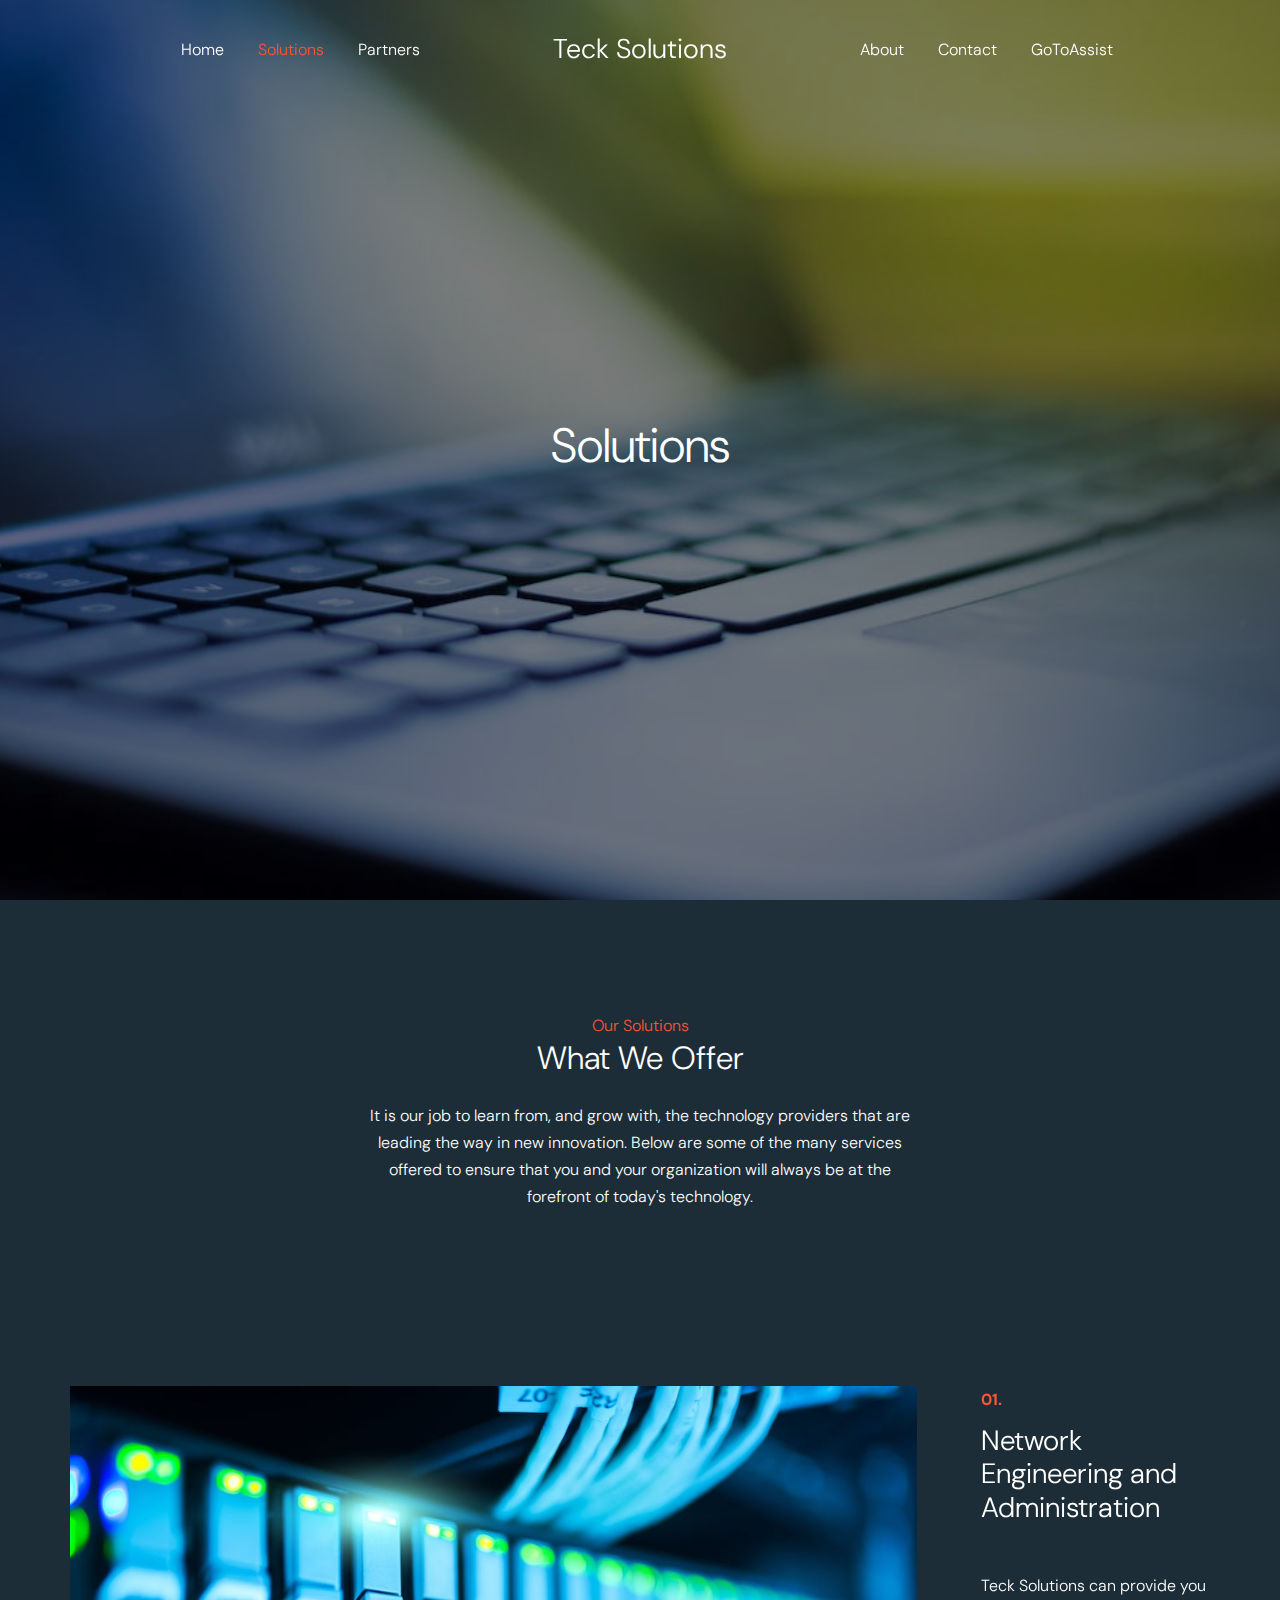
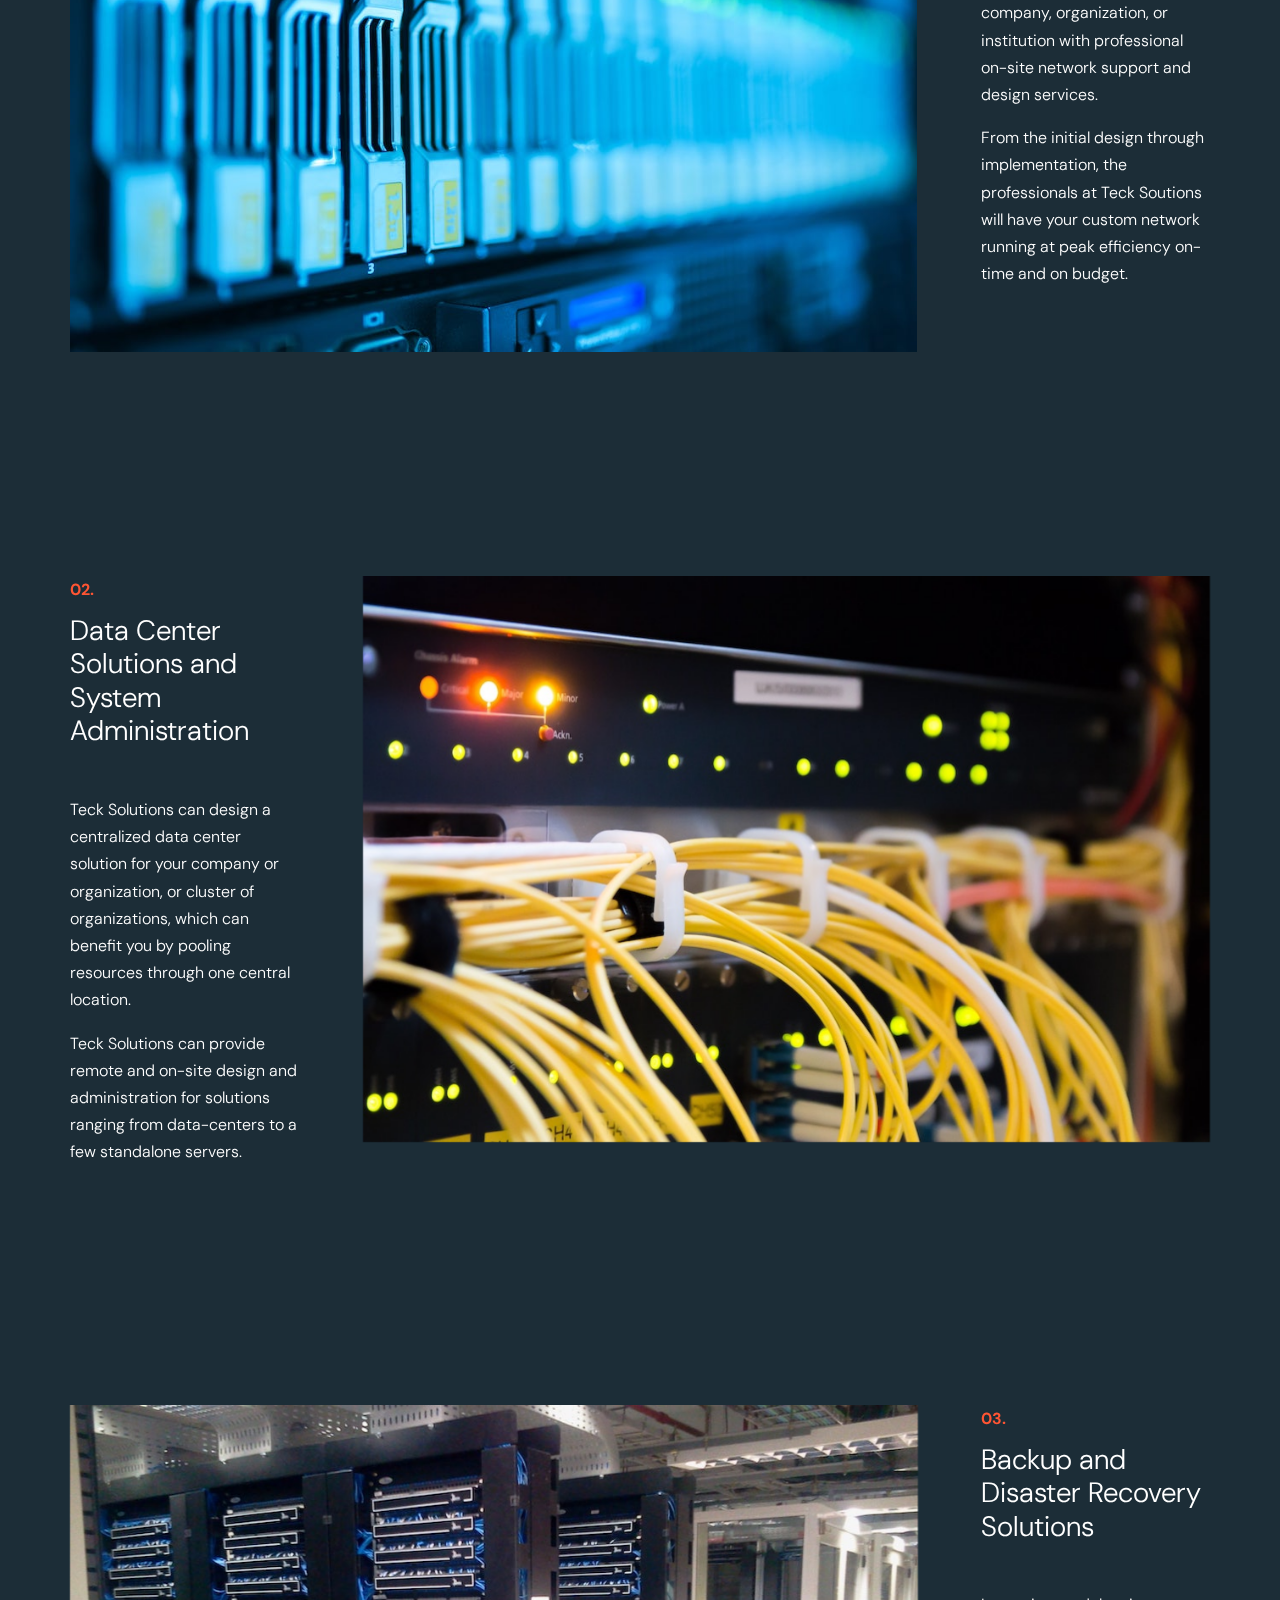
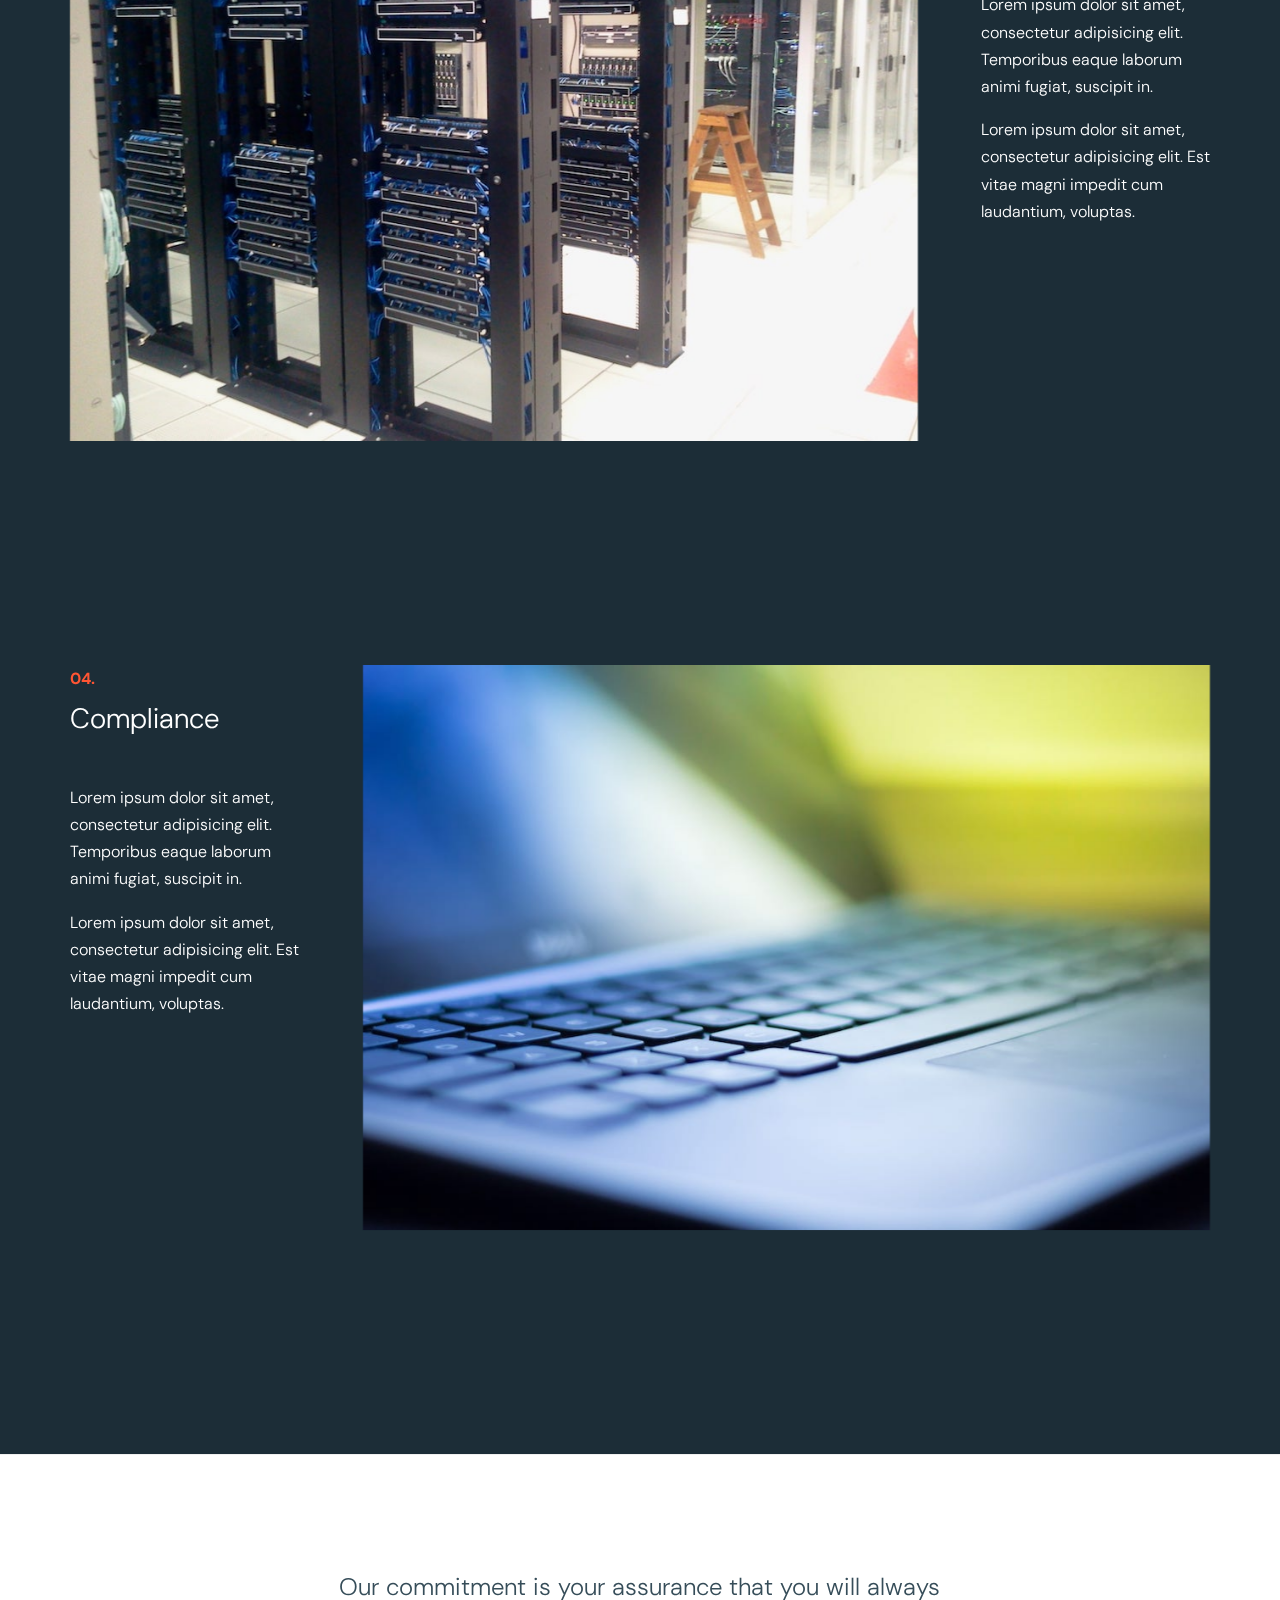
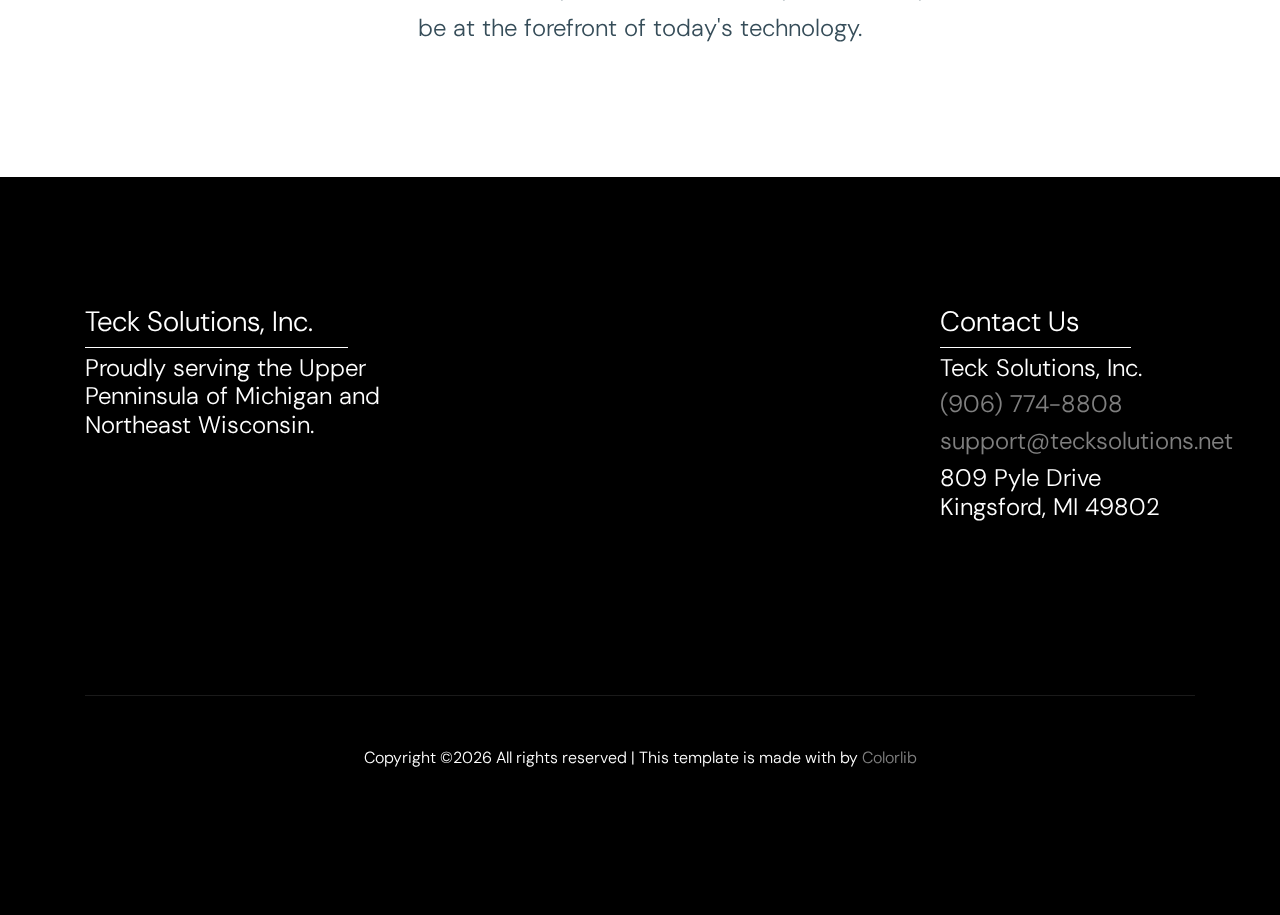
==== solutions.html @ b498d036 "Adding my project" ====
<!doctype html>
<html lang="en">

  <head>
    <title>Teck Solutions - Solutions</title>
    <meta charset="utf-8">
    <meta name="viewport" content="width=device-width, initial-scale=1, shrink-to-fit=no">

    <link href="https://fonts.googleapis.com/css?family=DM+Sans:300,400,700&display=swap" rel="stylesheet">

    <link rel="stylesheet" href="fonts/icomoon/style.css">

    <link rel="stylesheet" href="css/bootstrap.min.css">
    <link rel="stylesheet" href="css/jquery.fancybox.min.css">
    <link rel="stylesheet" href="css/owl.carousel.min.css">
    <link rel="stylesheet" href="css/owl.theme.default.min.css">
    <link rel="stylesheet" href="fonts/flaticon/font/flaticon.css">
    <link rel="stylesheet" href="css/aos.css">

    <!-- MAIN CSS -->
    <link rel="stylesheet" href="css/style.css">

  </head>

  <body data-spy="scroll" data-target=".site-navbar-target" data-offset="300">

    
    <div class="site-wrap" id="home-section">

      <div class="site-mobile-menu site-navbar-target">
        <div class="site-mobile-menu-header">
          <div class="site-mobile-menu-close mt-3">
            <span class="icon-close2 js-menu-toggle"></span>
          </div>
        </div>
        <div class="site-mobile-menu-body"></div>
      </div>



      <header class="site-navbar site-navbar-target" role="banner">

        <div class="container">
          <div class="row align-items-center position-relative">

            <div class="col-lg-4">
              <nav class="site-navigation text-right ml-auto " role="navigation">
                <ul class="site-menu main-menu js-clone-nav ml-auto d-none d-lg-block">
                  <li><a href="index.html" class="nav-link">Home</a></li>
                  <li class="active"><a href="solutions.html" class="nav-link">Solutions</a></li>
                  <li><a href="partners.html" class="nav-link">Partners</a></li>
                </ul>
              </nav>
            </div>
            <div class="col-lg-4 text-center">
              <div class="site-logo">
                <a href="index.html">Teck Solutions</a>
              </div>


              <div class="ml-auto toggle-button d-inline-block d-lg-none"><a href="#" class="site-menu-toggle py-5 js-menu-toggle text-white"><span class="icon-menu h3 text-white"></span></a></div>
            </div>
            <div class="col-lg-4">
              <nav class="site-navigation text-left mr-auto " role="navigation">
                <ul class="site-menu main-menu js-clone-nav ml-auto d-none d-lg-block">
                  <li><a href="about.html" class="nav-link">About</a></li>
                  <li><a href="contact.html" class="nav-link">Contact</a></li>
                  <li><a href="https://fastsupport.gotoassist.com" target="_blank" class="nav-link">GoToAssist</a></li>
                </ul>
              </nav>
            </div>
            
          </div>
        </div>

      </header>

    <div class="ftco-blocks-cover-1">
      <div class="ftco-cover-1 overlay" style="background-image: url('images/Solutions-Keyboard.jpg')">
        <div class="container">
          <div class="row align-items-center justify-content-center">
            <div class="col-lg-6 text-center">
              <h1>Solutions</h1>
            </div>
          </div>
        </div>
      </div>
    </div>

    <div class="site-section section-2">
      <div class="container">
        <div class="row justify-content-center text-center mb-5 section-2-title">
          <div class="col-md-6">
            <span class="text-primary">Our Solutions</span>
            <h2 class="mb-4">What We Offer</h2>
            <p>It is our job to learn from, and grow with, the technology providers that are leading the way in new innovation. Below are some of the many services offered to ensure that you and your organization will always be at the forefront of today's technology.</p>
          </div>
        </div>
      </div>
      
      <div class="container site-section desk-body">
        <div class="row align-items-stretch feature-2">
          <div class="col-lg-9 feature-2-img">
            <img src="images/Soltuions-Server.jpg" alt="Image" class="img-fluid">
          </div>
          <div class="col-lg-3 feature-2-contents pl-lg-5">
            <div class="fixed-content">
              <span class="caption">01.</span>
              <h3 class="mb-5">Network Engineering and Administration</h3>
              <p>Teck Solutions can provide you company, organization, or institution with professional on-site network support and design services.</p>
              <p>From the initial design through implementation, the professionals at Teck Soutions will have your custom network running at peak efficiency on-time and on budget.</p>
            </div>
          </div>
        </div>
      </div>

      <div class="container site-section mobile-body">
        <div class="row align-items-stretch feature-2">
          <div class="col-lg-9 feature-2-img">
            <img src="images/Soltuions-Server.jpg" alt="Image" class="img-fluid">
          </div>
          <div class="col-lg-3 feature-2-contents pl-lg-5">
            <div class="fixed-content">
              <span class="caption" style="padding-left: 3%; padding-right: 3%;">01.</span>
              <h3 class="mb-5" style="padding-left: 3%; padding-right: 3%;">Network Engineering and Administration</h3>
              <p style="padding-left: 3%; padding-right: 3%;">Teck Solutions can provide you company, organization, or institution with professional on-site network support and design services.</p>
              <p style="padding-left: 3%; padding-right: 3%;">From the initial design through implementation, the professionals at Teck Soutions will have your custom network running at peak efficiency on-time and on budget.</p>
            </div>
          </div>
        </div>
      </div>

      <div class="container site-section desk-body">
        <div class="row align-items-stretch feature-2">
          <div class="col-lg-9 feature-2-img order-lg-2">
            <img src="images/Solutions-Wire.jpg" alt="Image" class="img-fluid">
          </div>
          <div class="col-lg-3 feature-2-contents pr-lg-5">
            <div class="fixed-content">
              <span class="caption">02.</span>
              <h3 class="mb-5">Data Center Solutions and System Administration</h3>
              <p>Teck Solutions can design a centralized data center solution for your company or organization, or cluster of organizations, which can benefit you by pooling resources through one central location.</p>
              <p>Teck Solutions can provide remote and on-site design and administration for solutions ranging from data-centers to a few standalone servers.</p>
            </div>
          </div>
        </div>
      </div>

      <div class="container site-section mobile-body">
        <div class="row align-items-stretch feature-2">
          <div class="col-lg-9 feature-2-img order-lg-2">
            <img src="images/Solutions-Wire.jpg" alt="Image" class="img-fluid">
          </div>
          <div class="col-lg-3 feature-2-contents pr-lg-5">
            <div class="fixed-content">
              <span class="caption" style="padding-left: 3%; padding-right: 3%;">02.</span>
              <h3 class="mb-5" style="padding-left: 3%; padding-right: 3%;">Data Center Solutions and System Administration</h3>
              <p style="padding-left: 3%; padding-right: 3%;">Teck Solutions can design a centralized data center solution for your company or organization, or cluster of organizations, which can benefit you by pooling resources through one central location.</p>
              <p style="padding-left: 3%; padding-right: 3%;">Teck Solutions can provide remote and on-site design and administration for solutions ranging from data-centers to a few standalone servers.</p>
            </div>
          </div>
        </div>
      </div>

      <div class="container site-section desk-body">
        <div class="row align-items-stretch feature-2">
          <div class="col-lg-9 feature-2-img">
            <img src="images/Solutions-Computers.jpg" alt="Image" class="img-fluid">
          </div>
          <div class="col-lg-3 feature-2-contents pl-lg-5">
            <div class="fixed-content">
              <span class="caption">03.</span>
              <h3 class="mb-5">Backup and Disaster Recovery Solutions</h3>
              <p>Lorem ipsum dolor sit amet, consectetur adipisicing elit. Temporibus eaque laborum animi fugiat, suscipit in.</p>
              <p>Lorem ipsum dolor sit amet, consectetur adipisicing elit. Est vitae magni impedit cum laudantium, voluptas.</p>
            </div>
          </div>
        </div>
      </div>

      <div class="container site-section mobile-body">
        <div class="row align-items-stretch feature-2">
          <div class="col-lg-9 feature-2-img">
            <img src="images/Solutions-Computers.jpg" alt="Image" class="img-fluid">
          </div>
          <div class="col-lg-3 feature-2-contents pl-lg-5">
            <div class="fixed-content">
              <span class="caption" style="padding-left: 3%; padding-right: 3%;">03.</span>
              <h3 class="mb-5" style="padding-left: 3%; padding-right: 3%;">Backup and Disaster Recovery Solutions</h3>
              <p style="padding-left: 3%; padding-right: 3%;">Lorem ipsum dolor sit amet, consectetur adipisicing elit. Temporibus eaque laborum animi fugiat, suscipit in.</p>
              <p style="padding-left: 3%; padding-right: 3%;">Lorem ipsum dolor sit amet, consectetur adipisicing elit. Est vitae magni impedit cum laudantium, voluptas.</p>
            </div>
          </div>
        </div>
      </div>



    <div class="container site-section desk-body">
        <div class="row align-items-stretch feature-2">
          <div class="col-lg-9 feature-2-img order-lg-2">
            <img src="images/Solutions-Keyboard.jpg" alt="Image" class="img-fluid">
          </div>
          <div class="col-lg-3 feature-2-contents pr-lg-5">
            <div class="fixed-content">
              <span class="caption">04.</span>
              <h3 class="mb-5">Compliance</h3>
              <p>Lorem ipsum dolor sit amet, consectetur adipisicing elit. Temporibus eaque laborum animi fugiat, suscipit in.</p>
              <p>Lorem ipsum dolor sit amet, consectetur adipisicing elit. Est vitae magni impedit cum laudantium, voluptas.</p>
            </div>
          </div>
        </div>
      </div>
    </div>

    <div class="site-section section-4">
      <div class="container">
        <div class="row justify-content-center text-center">
          <div class="col-md-7">
            <blockquote class="testimonial-1">
              <span class="quote quote-icon-wrap"><span class="icon-format_quote"></span></span>
              <p>Our commitment is your assurance that you will always be at the forefront of today's technology. </p>
            </blockquote>
          </div>
        </div>
      </div>
    </div>
        

    
    <footer class="site-footer desk-footer">
      <div class="container">
        <div class="row">
          <div class="col-md-6">
            <div class="row">
              <div class="col-md-8">
                <h3>Teck Solutions, Inc.</h3>
                <div class="div-line-divider-footer"></div>
                <h4>Proudly serving the Upper Penninsula of Michigan and Northeast Wisconsin. </h4>
              </div>
              <div class="col-md-4 ml-auto">
                <div class="mapouter"><div class="gmap_canvas"><iframe width="357" height="294" id="gmap_canvas" src="https://maps.google.com/maps?q=809%20pyle%20&t=&z=13&ie=UTF8&iwloc=&output=embed" frameborder="0" scrolling="no" marginheight="0" marginwidth="0"></iframe>Google Maps Generator by <a href="https://www.embedgooglemap.net">embedgooglemap.net</a></div><style>.mapouter{position:relative;text-align:right;height:294px;width:357px;}.gmap_canvas {overflow:hidden;background:none!important;height:294px;width:357px;}</style></div>
              </div>

            </div>
          </div>
          <div class="col-md-3 ml-auto">
            <h3>Contact Us</h3>
            <div class="div-line-divider-footer"></div>
            <h4>Teck Solutions, Inc.</h4>
            <h4><a href="tel:9067748808">(906) 774-8808</a></h4>
            <h4><a href = "mailto: support@tecksolutions.net<">support@tecksolutions.net</a></h4>
            <h4>809 Pyle Drive Kingsford, MI 49802</h4>
          </div>
        </div>
        <div class="row pt-5 mt-5 text-center">
          <div class="col-md-12">
            <div class="border-top pt-5">
              <p>
            <!-- Link back to Colorlib can't be removed. Template is licensed under CC BY 3.0. -->
            Copyright &copy;<script>document.write(new Date().getFullYear());</script> All rights reserved | This template is made with <i class="icon-heart text-danger" aria-hidden="true"></i> by <a href="https://colorlib.com" target="_blank" >Colorlib</a>
            <!-- Link back to Colorlib can't be removed. Template is licensed under CC BY 3.0. -->
            </p>
            </div>
          </div>

        </div>
      </div>
    </footer>
    <footer class="site-footer mobile-footer">
      <div class="container">
        <div class="row">
          <div class="col-md-6">
            <div class="row">
              <div class="col-md-8" style="text-align: center;">
                <h3>Teck Solutions, Inc.</h3>
                <div class="div-line-divider-mobile"></div>
                <h4>Proudly serving the Upper Penninsula of Michigan and Northeast Wisconsin. </h4>
              </div>
              <br/>
              <br/>
              <div class="col-md-4 ml-auto" style="padding-top: 5%; padding-bottom: 5%;">
                <div class="mapouter" style="display: table; margin: 0 auto;"><div class="gmap_canvas"><iframe width="357" height="294" id="gmap_canvas" src="https://maps.google.com/maps?q=809%20pyle%20&t=&z=13&ie=UTF8&iwloc=&output=embed" frameborder="0" scrolling="no" marginheight="0" marginwidth="0"></iframe>Google Maps Generator by <a href="https://www.embedgooglemap.net">embedgooglemap.net</a></div><style>.mapouter{position:relative;text-align:right;height:294px;width:357px;}.gmap_canvas {overflow:hidden;background:none!important;height:294px;width:357px;}</style></div>
              </div>
              <br/>
              <br/>
            </div>
          </div>
          <div class="col-md-3 ml-auto" style="text-align: center;">
            <h3>Contact Us</h3>
            <div class="div-line-divider-mobile"></div>
            <h4>Teck Solutions, Inc.</h4>
            <h4><a href="tel:9067748808">(906) 774-8808</a></h4>
            <h4><a href = "mailto: support@tecksolutions.net<">support@tecksolutions.net</a></h4>
            <h4>809 Pyle Drive Kingsford, MI 49802</h4>
          </div>
        </div>
        <div class="row pt-5 mt-5 text-center">
          <div class="col-md-12">
            <div class="border-top pt-5" style="text-align: center;">
              <p>
            <!-- Link back to Colorlib can't be removed. Template is licensed under CC BY 3.0. -->
            Copyright &copy;<script>document.write(new Date().getFullYear());</script> All rights reserved | This template is made with <i class="icon-heart text-danger" aria-hidden="true"></i> by <a href="https://colorlib.com" target="_blank" >Colorlib</a>
            <!-- Link back to Colorlib can't be removed. Template is licensed under CC BY 3.0. -->
            </p>
            </div>
          </div>

        </div>
      </div>
    </footer>

    </div>

    <script src="js/jquery-3.3.1.min.js"></script>
    <script src="js/popper.min.js"></script>
    <script src="js/bootstrap.min.js"></script>
    <script src="js/owl.carousel.min.js"></script>
    <script src="js/jquery.sticky.js"></script>
    <script src="js/jquery.waypoints.min.js"></script>
    <script src="js/jquery.animateNumber.min.js"></script>
    <script src="js/jquery.fancybox.min.js"></script>
    <script src="js/jquery.easing.1.3.js"></script>
    <script src="js/aos.js"></script>

    <script src="js/main.js"></script>

  </body>

</html>
---- css/style.css ----
/* Base */
html {
  overflow-x: hidden; }

.font-size-10 {
  font-size: 10px; }

.font-size-11 {
  font-size: 11px; }

.font-size-12 {
  font-size: 12px; }

.font-size-13 {
  font-size: 13px; }

.font-size-14 {
  font-size: 14px; }

.font-size-15 {
  font-size: 15px; }

.font-size-16 {
  font-size: 16px; }

.font-size-17 {
  font-size: 17px; }

.font-size-18 {
  font-size: 18px; }

.font-size-19 {
  font-size: 19px; }

.font-size-20 {
  font-size: 20px; }

.font-size-21 {
  font-size: 21px; }

.font-size-22 {
  font-size: 22px; }

.font-size-23 {
  font-size: 23px; }

.font-size-24 {
  font-size: 24px; }

.font-size-25 {
  font-size: 25px; }

.font-size-26 {
  font-size: 26px; }

.font-size-27 {
  font-size: 27px; }

.font-size-28 {
  font-size: 28px; }

.font-size-29 {
  font-size: 29px; }

.font-size-30 {
  font-size: 30px; }

.font-gray-1 {
  color: #f7f7f7; }

.font-gray-2 {
  color: #e9e9e9; }

.font-gray-3 {
  color: #d9d9d9; }

.font-gray-4 {
  color: #c9c9c9; }

.font-gray-5, .block-heading-1 span {
  color: #b8b8b8; }

.font-gray-6 {
  color: #a8a8a8; }

.font-gray-7 {
  color: #939393; }

.font-gray-8 {
  color: #7b7b7b; }

.font-gray-9 {
  color: #636363 #4d4d4d; }

.font-gray-10 {
  color: #353535; }

.border-gray-1 {
  border-color: #f7f7f7; }

.border-gray-2 {
  border-color: #e9e9e9; }

.border-gray-3 {
  border-color: #d9d9d9; }

.border-gray-4 {
  border-color: #c9c9c9; }

.border-gray-5 {
  border-color: #b8b8b8; }

.border-gray-6 {
  border-color: #a8a8a8; }

.border-gray-7 {
  border-color: #939393; }

.border-gray-8 {
  border-color: #7b7b7b; }

.border-gray-9 {
  border-color: #636363 #4d4d4d; }

.border-gray-10 {
  border-color: #353535; }

.bg-gray-1 {
  border-color: #f7f7f7; }

.bg-gray-2 {
  border-color: #e9e9e9; }

.bg-gray-3 {
  border-color: #d9d9d9; }

.bg-gray-4 {
  border-color: #c9c9c9; }

.bg-gray-5 {
  border-color: #b8b8b8; }

.bg-gray-6 {
  border-color: #a8a8a8; }

.bg-gray-7 {
  border-color: #939393; }

.bg-gray-8 {
  border-color: #7b7b7b; }

.bg-gray-9 {
  border-color: #636363 #4d4d4d; }

.bg-gray-10 {
  border-color: #353535; }

.letter-spacing-1 {
  letter-spacing: 0.1em; }

.letter-spacing-2 {
  letter-spacing: 0.2em; }

.border-w-1 {
  border-width: 1px; }

.border-w-2 {
  border-width: 2px; }

.border-w-3 {
  border-width: 3px; }

.border-w-4 {
  border-width: 4px; }

.border-w-5 {
  border-width: 5px; }

.primary-black--hover {
  background: #ff5533;
  color: #fff; }
  .primary-black--hover:hover {
    background: #000;
    color: #fff; }

.primary-dark--hover {
  background: #ff5533;
  color: #fff; }
  .primary-dark--hover:hover {
    background: gray;
    color: #fff; }

.primary-primary-outline--hover {
  background: #ff5533;
  color: #fff; }
  .primary-primary-outline--hover:hover {
    border-color: #ff5533;
    background: transparent; }

.primary-outline-primary--hover {
  background: transparent;
  border-color: #ff5533; }
  .primary-outline-primary--hover:hover {
    color: #fff;
    background: #ff5533; }

body {
  line-height: 1.7;
  color: #364d59 !important;
  font-weight: 300;
  font-size: 1rem; }

::-moz-selection {
  background: #000;
  color: #fff; }

::selection {
  background: #000;
  color: #fff; }

a {
  -webkit-transition: .3s all ease;
  -o-transition: .3s all ease;
  transition: .3s all ease; }
  a:hover {
    text-decoration: none; }

h1, h2, h3, h4, h5,
.h1, .h2, .h3, .h4, .h5 {
  font-weight: 300;
  color: #364d59; }

.border-2 {
  border-width: 2px; }

.text-black {
  color: #000 !important; }

.bg-black {
  background: #000 !important; }

.color-black-opacity-5 {
  color: rgba(0, 0, 0, 0.5); }

.color-white-opacity-5 {
  color: rgba(255, 255, 255, 0.5); }

.btn.btn-outline-white {
  border-color: #fff;
  background: transparent;
  color: #fff; }
  .btn.btn-outline-white:hover {
    background: #fff;
    border-color: #fff;
    color: #000; }

.line-height-1 {
  line-height: 1 !important; }

.bg-black {
  background: #000; }

.form-control {
  height: 55px;
  background: #fff !important;
  font-family: "DM Sans", -apple-system, BlinkMacSystemFont, "Segoe UI", Roboto, "Helvetica Neue", Arial, "Noto Sans", sans-serif, "Apple Color Emoji", "Segoe UI Emoji", "Segoe UI Symbol", "Noto Color Emoji"; }
  .form-control:active, .form-control:focus {
    border-color: #ff5533; }
  .form-control:hover, .form-control:active, .form-control:focus {
    -webkit-box-shadow: none !important;
    box-shadow: none !important; }

.site-section {
  padding: 2.5em 0; }
  @media (min-width: 768px) {
    .site-section {
      padding: 5em 0; } }
  .site-section.site-section-sm {
    padding: 4em 0; }

.site-footer {
  padding: 4em 0;
  background: #000; }
  @media (min-width: 768px) {
    .site-footer {
      padding: 8em 0; } }
  .site-footer .border-top {
    border-top: 1px solid rgba(255, 255, 255, 0.1) !important; }
  .site-footer p {
    color: #fff; }
  .site-footer h2, .site-footer h3, .site-footer h4, .site-footer h5 {
    color: #fff; }
  .site-footer a {
    color: rgba(255, 255, 255, 0.5); }
    .site-footer a:hover {
      color: white; }
  .site-footer ul li {
    margin-bottom: 10px; }
  .site-footer .footer-heading {
    font-size: 16px;
    color: #fff; }

.bg-text-line {
  display: inline;
  background: #000;
  -webkit-box-shadow: 20px 0 0 #000, -20px 0 0 #000;
  box-shadow: 20px 0 0 #000, -20px 0 0 #000; }

.text-white-opacity-05 {
  color: rgba(255, 255, 255, 0.5); }

.text-black-opacity-05 {
  color: rgba(0, 0, 0, 0.5); }

.hover-bg-enlarge {
  overflow: hidden;
  position: relative; }
  @media (max-width: 991.98px) {
    .hover-bg-enlarge {
      height: auto !important; } }
  .hover-bg-enlarge > div {
    -webkit-transform: scale(1);
    -ms-transform: scale(1);
    transform: scale(1);
    -webkit-transition: .8s all ease-in-out;
    -o-transition: .8s all ease-in-out;
    transition: .8s all ease-in-out; }
  .hover-bg-enlarge:hover > div, .hover-bg-enlarge:focus > div, .hover-bg-enlarge:active > div {
    -webkit-transform: scale(1.2);
    -ms-transform: scale(1.2);
    transform: scale(1.2); }
  @media (max-width: 991.98px) {
    .hover-bg-enlarge .bg-image-md-height {
      height: 300px !important; } }

.bg-image {
  background-size: cover;
  background-position: center center;
  background-repeat: no-repeat;
  background-attachment: fixed; }
  .bg-image.overlay {
    position: relative; }
    .bg-image.overlay:after {
      position: absolute;
      content: "";
      top: 0;
      left: 0;
      right: 0;
      bottom: 0;
      z-index: 0;
      width: 100%;
      background: rgba(0, 0, 0, 0.7); }
  .bg-image > .container {
    position: relative;
    z-index: 1; }

@media (max-width: 991.98px) {
  .img-md-fluid {
    max-width: 100%; } }

@media (max-width: 991.98px) {
  .display-1, .display-3 {
    font-size: 3rem; } }

.play-single-big {
  width: 90px;
  height: 90px;
  display: inline-block;
  border: 2px solid #fff;
  color: #fff !important;
  border-radius: 50%;
  position: relative;
  -webkit-transition: .3s all ease-in-out;
  -o-transition: .3s all ease-in-out;
  transition: .3s all ease-in-out; }
  .play-single-big > span {
    font-size: 50px;
    position: absolute;
    top: 50%;
    left: 50%;
    -webkit-transform: translate(-40%, -50%);
    -ms-transform: translate(-40%, -50%);
    transform: translate(-40%, -50%); }
  .play-single-big:hover {
    width: 120px;
    height: 120px; }

.overlap-to-top {
  margin-top: -150px; }

.ul-check {
  margin-bottom: 50px; }
  .ul-check li {
    position: relative;
    padding-left: 35px;
    margin-bottom: 15px;
    line-height: 1.5; }
    .ul-check li:before {
      left: 0;
      font-size: 20px;
      top: -.3rem;
      font-family: "icomoon";
      content: "\e5ca";
      position: absolute; }
  .ul-check.white li:before {
    color: #fff; }
  .ul-check.success li:before {
    color: #71bc42; }
  .ul-check.primary li:before {
    color: #ff5533; }

.select-wrap, .wrap-icon {
  position: relative; }
  .select-wrap .icon, .wrap-icon .icon {
    position: absolute;
    right: 10px;
    top: 50%;
    -webkit-transform: translateY(-50%);
    -ms-transform: translateY(-50%);
    transform: translateY(-50%);
    font-size: 22px; }
  .select-wrap select, .wrap-icon select {
    -webkit-appearance: none;
    -moz-appearance: none;
    appearance: none;
    width: 100%; }

.top-bar {
  border-bottom: 1px solid #e9ecef !important; }

/* Navbar */
.site-navbar {
  margin-bottom: 0px;
  z-index: 1999;
  position: absolute;
  top: 0;
  width: 100%;
  padding: 1rem; }
  @media (max-width: 991.98px) {
    .site-navbar {
      padding-top: 3rem;
      padding-bottom: 3rem; } }
  .site-navbar .toggle-button {
    position: absolute;
    right: 0px; }
  .site-navbar .site-logo {
    margin: 0;
    padding: 0;
    font-size: 1.7rem; }
    .site-navbar .site-logo a {
      color: #fff; }
    @media (max-width: 991.98px) {
      .site-navbar .site-logo {
        float: left;
        position: relative; } }
  .site-navbar .site-navigation.border-bottom {
    border-bottom: 1px solid white !important; }
  .site-navbar .site-navigation .site-menu {
    margin: 0;
    padding: 0;
    margin-bottom: 0; }
    .site-navbar .site-navigation .site-menu .active {
      color: #ff5533 !important; }
    .site-navbar .site-navigation .site-menu a {
      text-decoration: none !important;
      display: inline-block; }
    .site-navbar .site-navigation .site-menu > li {
      display: inline-block; }
      .site-navbar .site-navigation .site-menu > li > a {
        margin-left: 15px;
        margin-right: 15px;
        padding: 20px 0px;
        color: #fff !important;
        display: inline-block;
        text-decoration: none !important; }
        .site-navbar .site-navigation .site-menu > li > a:hover {
          color: #ff5533; }
      .site-navbar .site-navigation .site-menu > li.active > a {
        color: #ff5533 !important; }
    .site-navbar .site-navigation .site-menu .has-children {
      position: relative; }
      .site-navbar .site-navigation .site-menu .has-children > a {
        position: relative;
        padding-right: 20px; }
        .site-navbar .site-navigation .site-menu .has-children > a:before {
          position: absolute;
          content: "\e313";
          font-size: 16px;
          top: 50%;
          right: 0;
          -webkit-transform: translateY(-50%);
          -ms-transform: translateY(-50%);
          transform: translateY(-50%);
          font-family: 'icomoon'; }
      .site-navbar .site-navigation .site-menu .has-children .dropdown {
        visibility: hidden;
        opacity: 0;
        top: 100%;
        position: absolute;
        text-align: left;
        border-top: 2px solid #ff5533;
        -webkit-box-shadow: 0 2px 10px -2px rgba(0, 0, 0, 0.1);
        box-shadow: 0 2px 10px -2px rgba(0, 0, 0, 0.1);
        padding: 0px 0;
        margin-top: 20px;
        margin-left: 0px;
        background: #fff;
        -webkit-transition: 0.2s 0s;
        -o-transition: 0.2s 0s;
        transition: 0.2s 0s; }
        .site-navbar .site-navigation .site-menu .has-children .dropdown.arrow-top {
          position: absolute; }
          .site-navbar .site-navigation .site-menu .has-children .dropdown.arrow-top:before {
            display: none;
            bottom: 100%;
            left: 20%;
            border: solid transparent;
            content: " ";
            height: 0;
            width: 0;
            position: absolute;
            pointer-events: none; }
          .site-navbar .site-navigation .site-menu .has-children .dropdown.arrow-top:before {
            border-color: rgba(136, 183, 213, 0);
            border-bottom-color: #fff;
            border-width: 10px;
            margin-left: -10px; }
        .site-navbar .site-navigation .site-menu .has-children .dropdown a {
          text-transform: none;
          letter-spacing: normal;
          -webkit-transition: 0s all;
          -o-transition: 0s all;
          transition: 0s all;
          color: #000 !important; }
          .site-navbar .site-navigation .site-menu .has-children .dropdown a.active {
            color: #ff5533 !important;
            background: #f8f9fa; }
        .site-navbar .site-navigation .site-menu .has-children .dropdown > li {
          list-style: none;
          padding: 0;
          margin: 0;
          min-width: 200px; }
          .site-navbar .site-navigation .site-menu .has-children .dropdown > li > a {
            padding: 9px 20px;
            display: block; }
            .site-navbar .site-navigation .site-menu .has-children .dropdown > li > a:hover {
              background: #f8f9fa;
              color: #ced4da; }
          .site-navbar .site-navigation .site-menu .has-children .dropdown > li.has-children > a:before {
            content: "\e315";
            right: 20px; }
          .site-navbar .site-navigation .site-menu .has-children .dropdown > li.has-children > .dropdown, .site-navbar .site-navigation .site-menu .has-children .dropdown > li.has-children > ul {
            left: 100%;
            top: 0; }
          .site-navbar .site-navigation .site-menu .has-children .dropdown > li.has-children:hover > a, .site-navbar .site-navigation .site-menu .has-children .dropdown > li.has-children:active > a, .site-navbar .site-navigation .site-menu .has-children .dropdown > li.has-children:focus > a {
            background: #f8f9fa;
            color: #ced4da; }
      .site-navbar .site-navigation .site-menu .has-children:hover > a, .site-navbar .site-navigation .site-menu .has-children:focus > a, .site-navbar .site-navigation .site-menu .has-children:active > a {
        color: #ff5533; }
      .site-navbar .site-navigation .site-menu .has-children:hover, .site-navbar .site-navigation .site-menu .has-children:focus, .site-navbar .site-navigation .site-menu .has-children:active {
        cursor: pointer; }
        .site-navbar .site-navigation .site-menu .has-children:hover > .dropdown, .site-navbar .site-navigation .site-menu .has-children:focus > .dropdown, .site-navbar .site-navigation .site-menu .has-children:active > .dropdown {
          -webkit-transition-delay: 0s;
          -o-transition-delay: 0s;
          transition-delay: 0s;
          margin-top: 0px;
          visibility: visible;
          opacity: 1; }

.site-mobile-menu {
  width: 300px;
  position: fixed;
  right: 0;
  z-index: 2000;
  padding-top: 20px;
  background: #fff;
  height: calc(100vh);
  -webkit-transform: translateX(110%);
  -ms-transform: translateX(110%);
  transform: translateX(110%);
  -webkit-box-shadow: -10px 0 20px -10px rgba(0, 0, 0, 0.1);
  box-shadow: -10px 0 20px -10px rgba(0, 0, 0, 0.1);
  -webkit-transition: .3s all ease-in-out;
  -o-transition: .3s all ease-in-out;
  transition: .3s all ease-in-out; }
  .offcanvas-menu .site-mobile-menu {
    -webkit-transform: translateX(0%);
    -ms-transform: translateX(0%);
    transform: translateX(0%); }
  .site-mobile-menu .site-mobile-menu-header {
    width: 100%;
    float: left;
    padding-left: 20px;
    padding-right: 20px; }
    .site-mobile-menu .site-mobile-menu-header .site-mobile-menu-close {
      float: right;
      margin-top: 8px; }
      .site-mobile-menu .site-mobile-menu-header .site-mobile-menu-close span {
        font-size: 30px;
        display: inline-block;
        padding-left: 10px;
        padding-right: 0px;
        line-height: 1;
        cursor: pointer;
        -webkit-transition: .3s all ease;
        -o-transition: .3s all ease;
        transition: .3s all ease; }
        .site-mobile-menu .site-mobile-menu-header .site-mobile-menu-close span:hover {
          color: #ced4da; }
    .site-mobile-menu .site-mobile-menu-header .site-mobile-menu-logo {
      float: left;
      margin-top: 10px;
      margin-left: 0px; }
      .site-mobile-menu .site-mobile-menu-header .site-mobile-menu-logo a {
        display: inline-block;
        text-transform: uppercase; }
        .site-mobile-menu .site-mobile-menu-header .site-mobile-menu-logo a img {
          max-width: 70px; }
        .site-mobile-menu .site-mobile-menu-header .site-mobile-menu-logo a:hover {
          text-decoration: none; }
  .site-mobile-menu .site-mobile-menu-body {
    overflow-y: scroll;
    -webkit-overflow-scrolling: touch;
    position: relative;
    padding: 0 20px 20px 20px;
    height: calc(100vh - 52px);
    padding-bottom: 150px; }
  .site-mobile-menu .site-nav-wrap {
    padding: 0;
    margin: 0;
    list-style: none;
    position: relative; }
    .site-mobile-menu .site-nav-wrap a {
      padding: 10px 20px;
      display: block;
      position: relative;
      color: #212529; }
      .site-mobile-menu .site-nav-wrap a:hover {
        color: #ff5533; }
    .site-mobile-menu .site-nav-wrap li {
      position: relative;
      display: block; }
      .site-mobile-menu .site-nav-wrap li .nav-link.active {
        color: #ff5533; }
      .site-mobile-menu .site-nav-wrap li.active > a {
        color: #ff5533; }
    .site-mobile-menu .site-nav-wrap .arrow-collapse {
      position: absolute;
      right: 0px;
      top: 10px;
      z-index: 20;
      width: 36px;
      height: 36px;
      text-align: center;
      cursor: pointer;
      border-radius: 50%; }
      .site-mobile-menu .site-nav-wrap .arrow-collapse:hover {
        background: #f8f9fa; }
      .site-mobile-menu .site-nav-wrap .arrow-collapse:before {
        font-size: 12px;
        z-index: 20;
        font-family: "icomoon";
        content: "\f078";
        position: absolute;
        top: 50%;
        left: 50%;
        -webkit-transform: translate(-50%, -50%) rotate(-180deg);
        -ms-transform: translate(-50%, -50%) rotate(-180deg);
        transform: translate(-50%, -50%) rotate(-180deg);
        -webkit-transition: .3s all ease;
        -o-transition: .3s all ease;
        transition: .3s all ease; }
      .site-mobile-menu .site-nav-wrap .arrow-collapse.collapsed:before {
        -webkit-transform: translate(-50%, -50%);
        -ms-transform: translate(-50%, -50%);
        transform: translate(-50%, -50%); }
    .site-mobile-menu .site-nav-wrap > li {
      display: block;
      position: relative;
      float: left;
      width: 100%; }
      .site-mobile-menu .site-nav-wrap > li > a {
        padding-left: 20px;
        font-size: 20px; }
      .site-mobile-menu .site-nav-wrap > li > ul {
        padding: 0;
        margin: 0;
        list-style: none; }
        .site-mobile-menu .site-nav-wrap > li > ul > li {
          display: block; }
          .site-mobile-menu .site-nav-wrap > li > ul > li > a {
            padding-left: 40px;
            font-size: 16px; }
          .site-mobile-menu .site-nav-wrap > li > ul > li > ul {
            padding: 0;
            margin: 0; }
            .site-mobile-menu .site-nav-wrap > li > ul > li > ul > li {
              display: block; }
              .site-mobile-menu .site-nav-wrap > li > ul > li > ul > li > a {
                font-size: 16px;
                padding-left: 60px; }
    .site-mobile-menu .site-nav-wrap[data-class="social"] {
      float: left;
      width: 100%;
      margin-top: 30px;
      padding-bottom: 5em; }
      .site-mobile-menu .site-nav-wrap[data-class="social"] > li {
        width: auto; }
        .site-mobile-menu .site-nav-wrap[data-class="social"] > li:first-child a {
          padding-left: 15px !important; }

.sticky-wrapper {
  position: relative;
  z-index: 100;
  width: 100%;
  position: absolute;
  top: 0; }
  .sticky-wrapper .site-navbar {
    -webkit-transition: .3s all ease;
    -o-transition: .3s all ease;
    transition: .3s all ease; }
  .sticky-wrapper .site-navbar {
    background: #fff; }
    .sticky-wrapper .site-navbar ul li a {
      color: rgba(255, 255, 255, 0.7) !important; }
      .sticky-wrapper .site-navbar ul li a.active {
        color: #fff !important; }
  .sticky-wrapper.is-sticky .site-navbar {
    background: #fff;
    -webkit-box-shadow: 4px 0 20px -5px rgba(0, 0, 0, 0.2);
    box-shadow: 4px 0 20px -5px rgba(0, 0, 0, 0.2); }
    .sticky-wrapper.is-sticky .site-navbar .site-logo a {
      color: #ff5533; }
    .sticky-wrapper.is-sticky .site-navbar ul li a {
      color: #000 !important; }
      .sticky-wrapper.is-sticky .site-navbar ul li a.active {
        color: #ff5533 !important; }
  .sticky-wrapper .shrink {
    padding-top: 0px !important;
    padding-bottom: 0px !important; }
    @media (max-width: 991.98px) {
      .sticky-wrapper .shrink {
        padding-top: 30px !important;
        padding-bottom: 30px !important; } }

/* Blocks */
.site-section-cover {
  position: relative;
  background-size: cover;
  background-repeat: no-repeat;
  background-position: center center; }
  .site-section-cover,
  .site-section-cover .container {
    position: relative;
    z-index: 2; }
  .site-section-cover,
  .site-section-cover .container > .row {
    height: calc(100vh - 196px);
    min-height: 577px; }
    @media (max-width: 991.98px) {
      .site-section-cover,
      .site-section-cover .container > .row {
        height: calc(70vh - 196px);
        min-height: 400px; } }
  .site-section-cover.overlay {
    position: relative; }
    .site-section-cover.overlay:before {
      position: absolute;
      content: "";
      top: 0;
      left: 0;
      right: 0;
      bottom: 0;
      background: rgba(0, 0, 0, 0.3);
      z-index: 1; }
  .site-section-cover.inner-page,
  .site-section-cover.inner-page .container > .row {
    height: auto;
    min-height: auto;
    padding: 2em 0; }
  .site-section-cover.img-bg-section {
    background-size: cover;
    background-repeat: no-repeat; }
  .site-section-cover h1 {
    font-size: 3rem;
    color: #fff;
    line-height: 1; }
    @media (max-width: 991.98px) {
      .site-section-cover h1 {
        font-size: 2rem; } }
  .site-section-cover p {
    font-size: 18px;
    color: #fff; }

.site-section {
  padding: 7rem 0; }
  @media (max-width: 991.98px) {
    .site-section {
      padding: 3rem 0; } }

.block-heading-1 span {
  text-transform: uppercase;
  font-size: 12px;
  letter-spacing: .1em;
  font-weight: bold; }

.block-heading-1 h2 {
  font-size: 3rem;
  color: #ff5533; }
  @media (max-width: 991.98px) {
    .block-heading-1 h2 {
      font-size: 2rem; } }

.block-feature-1-wrap {
  margin-bottom: 7rem; }
  .block-feature-1-wrap > .container > .row {
    margin-left: -18px;
    margin-right: -18px; }
    .block-feature-1-wrap > .container > .row > .col,
    .block-feature-1-wrap > .container > .row > [class*="col-"] {
      padding-right: 36px;
      padding-left: 36px; }

.block-feature-1 {
  background: #f2f2f2;
  padding: 30px 30px 30px 50px;
  position: relative; }
  .block-feature-1 h2 {
    font-size: 18px; }
  .block-feature-1 .icon {
    width: 80px;
    height: 80px;
    display: inline-block;
    border-radius: 50%;
    position: absolute;
    left: -40px;
    top: 50%;
    border: 4px solid #fff;
    -webkit-transform: translateY(-50%);
    -ms-transform: translateY(-50%);
    transform: translateY(-50%);
    text-align: center; }
    .block-feature-1 .icon > span {
      font-size: 40px;
      color: #fff;
      position: absolute;
      top: 50%;
      left: 50%;
      -webkit-transform: translate(-50%, -50%);
      -ms-transform: translate(-50%, -50%);
      transform: translate(-50%, -50%); }

.block-img-video-1-wrap .block-img-video-1 {
  position: relative;
  margin-top: -10rem; }
  @media (max-width: 991.98px) {
    .block-img-video-1-wrap .block-img-video-1 {
      margin-top: -6rem; } }

.block-img-video-1 > a {
  display: block;
  position: relative;
  cursor: pointer; }
  .block-img-video-1 > a .icon {
    position: absolute;
    width: 80px;
    height: 80px;
    border-radius: 50%;
    display: inline-block;
    top: 50%;
    left: 50%;
    -webkit-transform: translate(-50%, -50%);
    -ms-transform: translate(-50%, -50%);
    transform: translate(-50%, -50%);
    background: #fff;
    -webkit-transition: .3s all ease-in-out;
    -o-transition: .3s all ease-in-out;
    transition: .3s all ease-in-out; }
    .block-img-video-1 > a .icon > span {
      position: absolute;
      top: 50%;
      font-size: .8rem;
      left: 50%;
      -webkit-transform: translate(-50%, -50%);
      -ms-transform: translate(-50%, -50%);
      transform: translate(-50%, -50%);
      color: #000; }
  .block-img-video-1 > a:hover .icon {
    background: #fff;
    width: 90px;
    height: 90px; }

.block-counter-1 {
  text-align: center; }
  .block-counter-1 .number,
  .block-counter-1 .caption {
    display: block;
    line-height: 1; }
  .block-counter-1 .number {
    color: #ff5533;
    font-size: 4rem;
    position: relative;
    padding-bottom: 20px;
    margin-bottom: 20px; }
    @media (max-width: 991.98px) {
      .block-counter-1 .number {
        font-size: 2rem; } }
    .block-counter-1 .number:after {
      position: absolute;
      content: "";
      width: 50px;
      height: 3px;
      left: 50%;
      bottom: 0;
      -webkit-transform: translateX(-50%);
      -ms-transform: translateX(-50%);
      transform: translateX(-50%);
      background: rgba(52, 58, 64, 0.3); }
  .block-counter-1 .caption {
    font-size: 14px;
    letter-spacing: .05em; }

.block-team-member-1 {
  padding: 30px;
  border: 1px solid #e9ecef;
  background: #fff;
  position: relative;
  top: 0;
  -webkit-transition: .15s all ease-in-out;
  -o-transition: .15s all ease-in-out;
  transition: .15s all ease-in-out; }
  .block-team-member-1 figure img {
    max-width: 130px !important;
    margin-left: auto;
    margin-right: auto; }

.block-social-1 > a {
  display: inline-block;
  width: 30px;
  height: 30px;
  position: relative; }
  .block-social-1 > a span {
    position: absolute;
    top: 50%;
    left: 50%;
    -webkit-transform: translate(-50%, -50%);
    -ms-transform: translate(-50%, -50%);
    transform: translate(-50%, -50%); }

.block-testimony-1 {
  padding: 20px;
  position: relative; }
  .block-testimony-1 blockquote {
    background: #fff;
    padding: 30px;
    font-style: italic;
    font-size: 18px;
    color: #000;
    font-family: 'Georgia', Times, serif;
    position: relative; }
  .block-testimony-1 figure {
    position: relative;
    padding-top: 20px; }
    .block-testimony-1 figure:before {
      position: absolute;
      content: "";
      width: 50px;
      left: 50%;
      display: none;
      top: 0;
      -webkit-transform: translateX(-50%);
      -ms-transform: translateX(-50%);
      transform: translateX(-50%);
      background: #ff5533;
      height: 2px; }
    .block-testimony-1 figure img {
      max-width: 60px; }
  .block-testimony-1 h3 {
    font-size: 18px; }

.block-13 .owl-nav {
  display: none; }

.block-13 .owl-dots {
  text-align: center;
  position: relative;
  bottom: -30px; }
  .block-13 .owl-dots .owl-dot {
    display: inline-block; }
    .block-13 .owl-dots .owl-dot span {
      display: inline-block;
      width: 7px;
      height: 7px;
      border-radius: 4px;
      background: #cccccc;
      -webkit-transition: 0.3s all cubic-bezier(0.32, 0.71, 0.53, 0.53);
      -o-transition: 0.3s all cubic-bezier(0.32, 0.71, 0.53, 0.53);
      transition: 0.3s all cubic-bezier(0.32, 0.71, 0.53, 0.53);
      margin: 3px; }
    .block-13 .owl-dots .owl-dot.active span {
      background: #ff5533; }

.post-entry {
  background: #fff;
  padding: 30px;
  border: 1px solid #e6e6e6;
  border-radius: 4px;
  -webkit-transition: .3s all ease;
  -o-transition: .3s all ease;
  transition: .3s all ease; }
  .post-entry:hover {
    -webkit-box-shadow: 0 5px 15px -5px rgba(0, 0, 0, 0.1);
    box-shadow: 0 5px 15px -5px rgba(0, 0, 0, 0.1); }
  .post-entry h2 {
    font-size: 20px; }
  .post-entry *:last-child {
    margin-bottom: 0; }

.by {
  color: #000;
  border-bottom: 1px dotted #ccc; }
  .by:hover {
    border-bottom: 1px dotted #ff5533; }

.form-control {
  border: none;
  border: 1px solid #e6e6e6; }
  .form-control:hover, .form-control:active, .form-control:focus {
    border: 1px solid #666666; }

.sidebar-box {
  margin-bottom: 30px;
  padding: 25px;
  font-size: 15px;
  width: 100%;
  float: left;
  background: #fff; }
  .sidebar-box *:last-child {
    margin-bottom: 0; }
  .sidebar-box h3 {
    font-size: 18px;
    margin-bottom: 15px; }

.categories li,
.sidelink li {
  position: relative;
  margin-bottom: 10px;
  padding-bottom: 10px;
  border-bottom: 1px dotted #dee2e6;
  list-style: none; }
  .categories li:last-child,
  .sidelink li:last-child {
    margin-bottom: 0;
    border-bottom: none;
    padding-bottom: 0; }
  .categories li a,
  .sidelink li a {
    display: block; }
    .categories li a span,
    .sidelink li a span {
      position: absolute;
      right: 0;
      top: 0;
      color: #ccc; }
  .categories li.active a,
  .sidelink li.active a {
    color: #000;
    font-style: italic; }

.comment-form-wrap {
  clear: both; }

.comment-list {
  padding: 0;
  margin: 0; }
  .comment-list .children {
    padding: 50px 0 0 40px;
    margin: 0;
    float: left;
    width: 100%; }
  .comment-list li {
    padding: 0;
    margin: 0 0 30px 0;
    float: left;
    width: 100%;
    clear: both;
    list-style: none; }
    .comment-list li .vcard {
      width: 80px;
      float: left; }
      .comment-list li .vcard img {
        width: 50px;
        border-radius: 50%; }
    .comment-list li .comment-body {
      float: right;
      width: calc(100% - 80px); }
      .comment-list li .comment-body h3 {
        font-size: 20px;
        color: #000; }
      .comment-list li .comment-body .meta {
        text-transform: uppercase;
        font-size: 13px;
        letter-spacing: .1em;
        color: #ccc; }
      .comment-list li .comment-body .reply {
        padding: 5px 10px;
        background: #e6e6e6;
        color: #000;
        text-transform: uppercase;
        font-size: 14px; }
        .comment-list li .comment-body .reply:hover {
          color: #000;
          background: #e3e3e3; }

.search-form {
  background: #f7f7f7;
  padding: 10px; }
  .search-form .form-group {
    position: relative; }
    .search-form .form-group input {
      padding-right: 50px; }
  .search-form .icon {
    position: absolute;
    top: 50%;
    right: 20px;
    -webkit-transform: translateY(-50%);
    -ms-transform: translateY(-50%);
    transform: translateY(-50%); }

.post-meta {
  font-size: 13px;
  text-transform: uppercase;
  letter-spacing: .2em; }
  .post-meta a {
    color: #fff;
    border-bottom: 1px solid rgba(255, 255, 255, 0.5); }

.slide {
  height: 100vh;
  min-height: 900px;
  background-size: cover; }

.btn-md {
  padding: 8px 20px; }

.border-w-2 {
  border-width: 2px !important; }

.block__73694 .block__73422 {
  background-size: cover;
  background-position: center center;
  background-repeat: no-repeat; }
  @media (max-width: 991.98px) {
    .block__73694 .block__73422 {
      height: 400px; } }

@media (max-width: 991.98px) {
  .slide-one-item .owl-nav {
    display: none; } }

.slide-one-item .owl-nav .owl-prev,
.slide-one-item .owl-nav .owl-next {
  position: absolute;
  top: 50%;
  -webkit-transform: translateY(-50%);
  -ms-transform: translateY(-50%);
  transform: translateY(-50%);
  font-size: 2rem;
  color: rgba(255, 255, 255, 0.4); }
  .slide-one-item .owl-nav .owl-prev:hover,
  .slide-one-item .owl-nav .owl-next:hover {
    color: #fff; }

.slide-one-item .owl-nav .owl-prev {
  left: 20px; }

.slide-one-item .owl-nav .owl-next {
  right: 20px; }

.slide-one-item .owl-dots {
  position: absolute;
  bottom: 20px;
  width: 100%;
  text-align: center;
  z-index: 2; }
  .slide-one-item .owl-dots .owl-dot {
    display: inline-block; }
    .slide-one-item .owl-dots .owl-dot > span {
      -webkit-transition: 0.3s all cubic-bezier(0.32, 0.71, 0.53, 0.53);
      -o-transition: 0.3s all cubic-bezier(0.32, 0.71, 0.53, 0.53);
      transition: 0.3s all cubic-bezier(0.32, 0.71, 0.53, 0.53);
      display: inline-block;
      width: 7px;
      height: 7px;
      border-radius: 4px;
      background: rgba(255, 255, 255, 0.4);
      margin: 3px; }
    .slide-one-item .owl-dots .owl-dot.active > span {
      width: 20px;
      background: #fff; }

.footer-suscribe-form .form-control {
  color: #000; }
  .footer-suscribe-form .form-control:hover, .footer-suscribe-form .form-control:active, .footer-suscribe-form .form-control:focus {
    color: #000 !important; }

.footer-suscribe-form .btn {
  color: #fff; }

.ftco-blocks-cover-1 .ftco-service-image-1 {
  margin-top: -70px;
  position: static; }

.ftco-cover-1 {
  background-size: cover;
  background-position: center center;
  background-repeat: no-repeat; }
  .ftco-cover-1,
  .ftco-cover-1 .container > .row {
    height: 100vh;
    min-height: 600px; }
  .ftco-cover-1 > .container {
    position: relative; }
  .ftco-cover-1.overlay {
    position: relative; }
    .ftco-cover-1.overlay:before {
      content: "";
      position: absolute;
      top: 0;
      left: 0;
      right: 0;
      bottom: 0;
      opacity: .5;
      background: #000; }
    .ftco-cover-1.overlay h1 {
      color: #fff;
      font-size: 3rem; }
    .ftco-cover-1.overlay p {
      color: #fff; }
      .ftco-cover-1.overlay p a {
        color: #fff;
        text-decoration: underline;
        font-weight: 700; }
        .ftco-cover-1.overlay p a:hover {
          text-decoration: none; }
    .ftco-cover-1.overlay form .form-control,
    .ftco-cover-1.overlay form .btn {
      height: 55px;
      border-radius: 4px; }
    .ftco-cover-1.overlay form .form-control {
      padding-left: 20px;
      padding-right: 20px;
      border-color: transparent;
      margin-right: 10px; }
    .ftco-cover-1.overlay form .btn {
      border-color: transparent; }

.owl-all .owl-dots {
  text-align: center;
  margin-top: 30px; }
  .owl-all .owl-dots .owl-dot {
    display: inline-block; }
    .owl-all .owl-dots .owl-dot > span {
      display: inline-block;
      width: 7px;
      height: 7px;
      background: #ccc;
      margin: 5px;
      border-radius: 50%; }
    .owl-all .owl-dots .owl-dot.active > span {
      background: #ff5533; }

@media (min-width: 992px) {
  .owl-all .owl-nav,
  .owl-all .owl-dots {
    display: none; }
  .owl-all .owl-stage {
    -webkit-transform: none !important;
    -ms-transform: none !important;
    transform: none !important;
    width: 120% !important;
    padding-top: 10px; }
  .owl-all .owl-carousel .owl-stage-outer {
    width: 100%;
    overflow: visible; }
  .owl-all .owl-stage-outer > .owl-stage > .owl-item {
    display: -ms-inline-grid;
    display: inline-grid;
    float: none;
    margin-bottom: 30px; } }

.blog-entry .blog-thumbnail {
  -webkit-box-flex: 0;
  -ms-flex: 0 0 150px;
  flex: 0 0 150px;
  margin-right: 20px; }
  .blog-entry .blog-thumbnail img {
    border-radius: 4px; }

.blog-entry .blog-excerpt a {
  color: #000; }
  .blog-entry .blog-excerpt a:hover {
    color: #ff5533; }

.bg-light {
  background-color: #f6f5f5 !important; }

/* cruise */
.feature-1 {
  background: #ccc;
  position: relative;
  display: block;
  z-index: 1;
  margin-bottom: 30px; }
  .feature-1 .feature-1-contents {
    position: absolute;
    z-index: 2;
    top: 0;
    left: 0;
    right: 0;
    bottom: 0;
    padding: 30px;
    background: #fff;
    opacity: 0;
    visibility: hidden;
    -webkit-transition: .3s all ease;
    -o-transition: .3s all ease;
    transition: .3s all ease; }
    .feature-1 .feature-1-contents h2 {
      font-size: 1.2rem; }
  .feature-1:hover .feature-1-contents, .feature-1:focus .feature-1-contents {
    visibility: visible;
    opacity: .95; }

.more {
  text-transform: uppercase;
  font-size: .75rem;
  letter-spacing: .1rem;
  border-bottom: 2px solid #ff5533; }

.section-2 {
  background: #1c2d37; }
  .section-2 .section-2-title {
    color: #fff; }
    .section-2 .section-2-title h2 {
      color: #fff; }

.feature-2 {
  color: #fff; }
  .feature-2 h3 {
    color: #fff; }
  .feature-2 .caption {
    font-weight: bold;
    color: #ff5533;
    display: block;
    margin-bottom: 10px; }

.fixed-content {
  position: -webkit-sticky;
  position: sticky;
  top: .2rem; }

.feature-3 {
  position: relative;
  margin-bottom: 40px; }
  .feature-3:before {
    position: absolute;
    left: -3rem;
    line-height: 0;
    top: 1rem;
    font-size: 2rem;
    color: #71bc42;
    font-family: "icomoon";
    content: "\e86c"; }
  .feature-3 h3 {
    font-size: 1.3rem; }

.testimonial-1 .quote-icon-wrap {
  font-size: 2rem;
  color: #ff5533; }

.testimonial-1 p {
  font-size: 1.5rem; }

.section-4 {
  border-top: 1px solid #efefef; }

.post-entry-1 .meta {
  color: #ccc; }

.post-entry-1 .post-entry-1-contents {
  background: #fff;
  padding: 20px; }
  .post-entry-1 .post-entry-1-contents h2 {
    font-size: 22px; }

.careers-1 {
  padding: 20px;
  background: #fff;
  margin-bottom: 30px; }

.homeIntro {
  
}

.homeIntroMobile{
  
}

@media screen and (max-width : 1920px){
  .homeIntroMobile{
  display: none;
  }
  .homeIntro{
  display: block;
  }
}
@media screen and (max-width : 906px){
 .homeIntro{
  display: none;
  }
 .homeIntroMobile{
  display: block;
  }
}

.div-line-divider-footer{
  border-top: 1px solid white;
  width: 75%;
  padding-top: 3px;
  padding-bottom: 3px;
  display: table;
}

.div-line-divider-mobile{
  border-top: 1px solid white;
  padding-right: 13%;
  padding-left: 13%;
  padding-top: 3px;
  padding-bottom: 3px;
  width: 45%;
  display: table;
  margin: 0 auto;
}

.desk-footer{
}
.mobile-footer{
}
@media screen and (max-width : 1920px){
  .mobile-footer{
  display: none;
  }
  .desk-footer{
  display: block;
  }
}
@media screen and (max-width : 906px){
 .desk-footer{
  display: none;
  }
 .mobile-footer{
  display: block;
  }
}

.desk-body{
}
.mobile-body{
}
@media screen and (max-width : 1920px){
  .mobile-body{
  display: none;
  }
  .desk-body{
  display: block;
  }
}
@media screen and (max-width : 906px){
 .desk-body{
  display: none;
  }
 .mobile-body{
  display: block;
  }
}
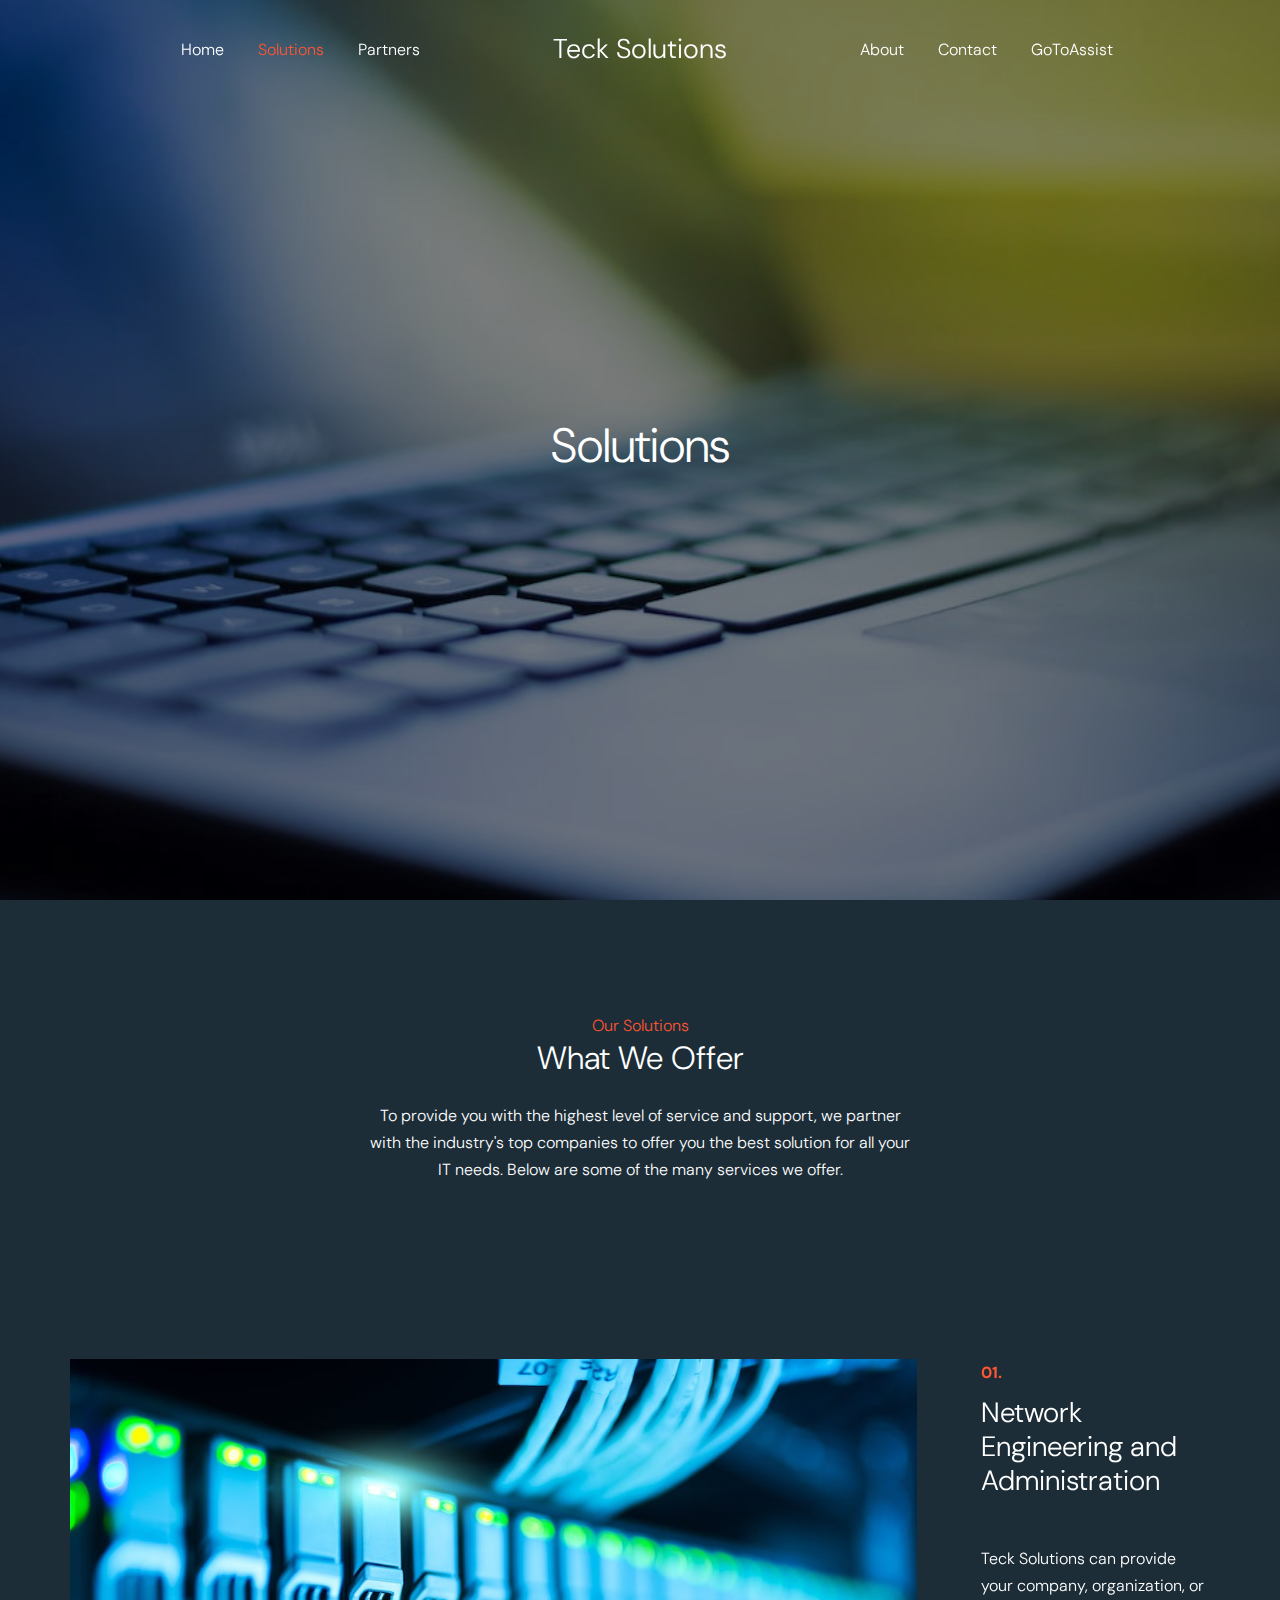
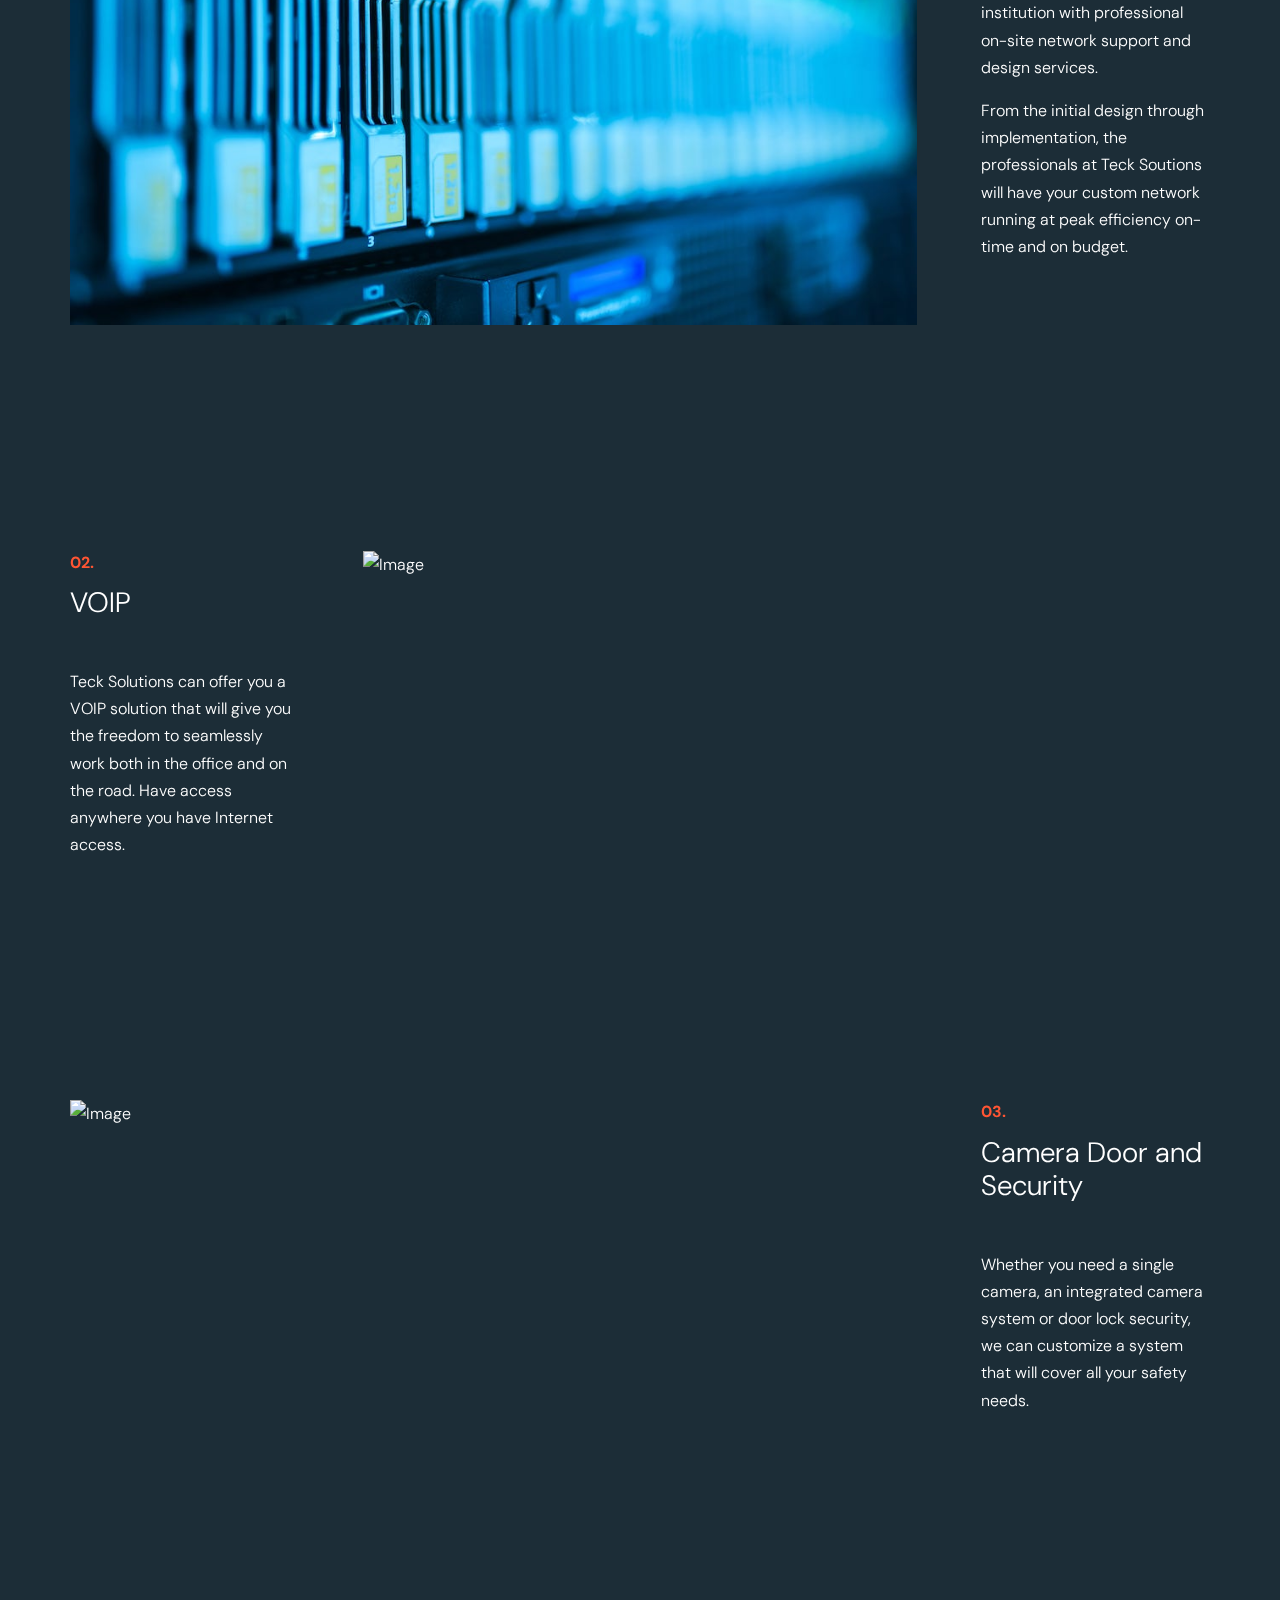
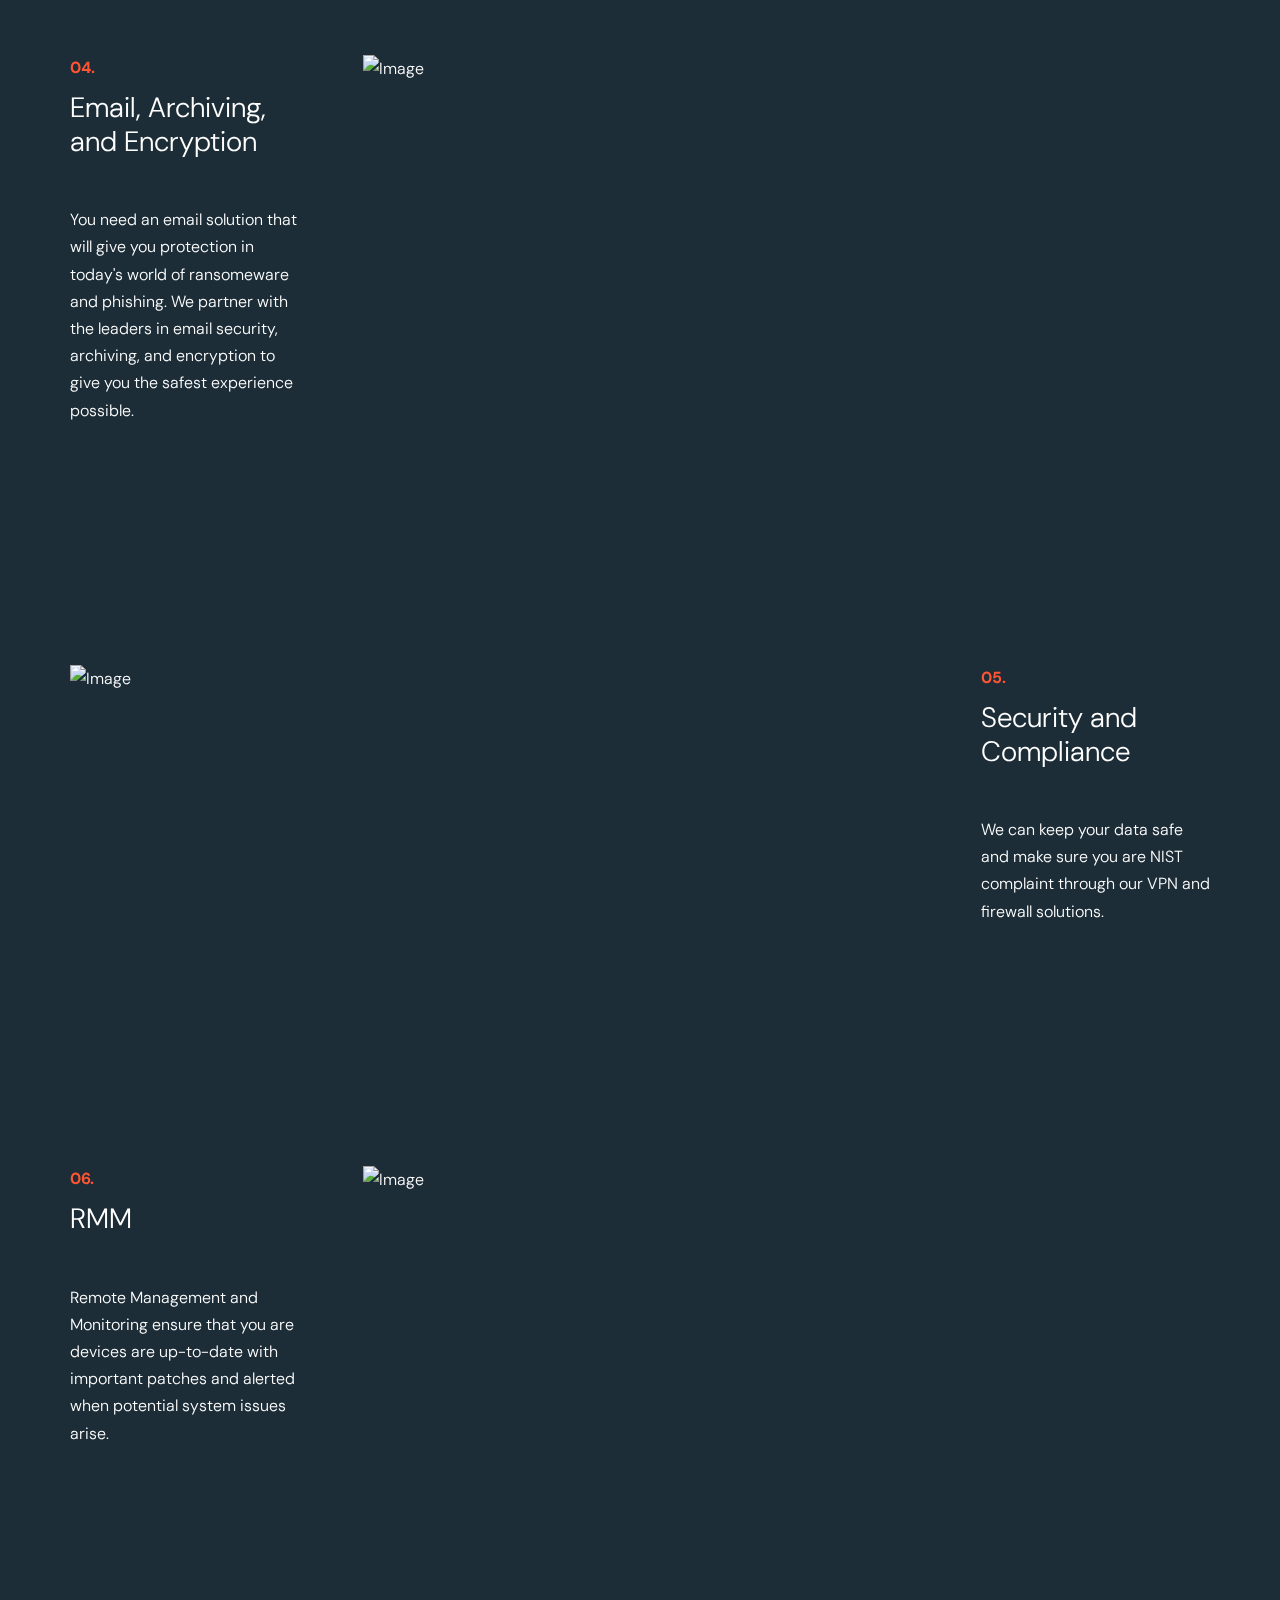
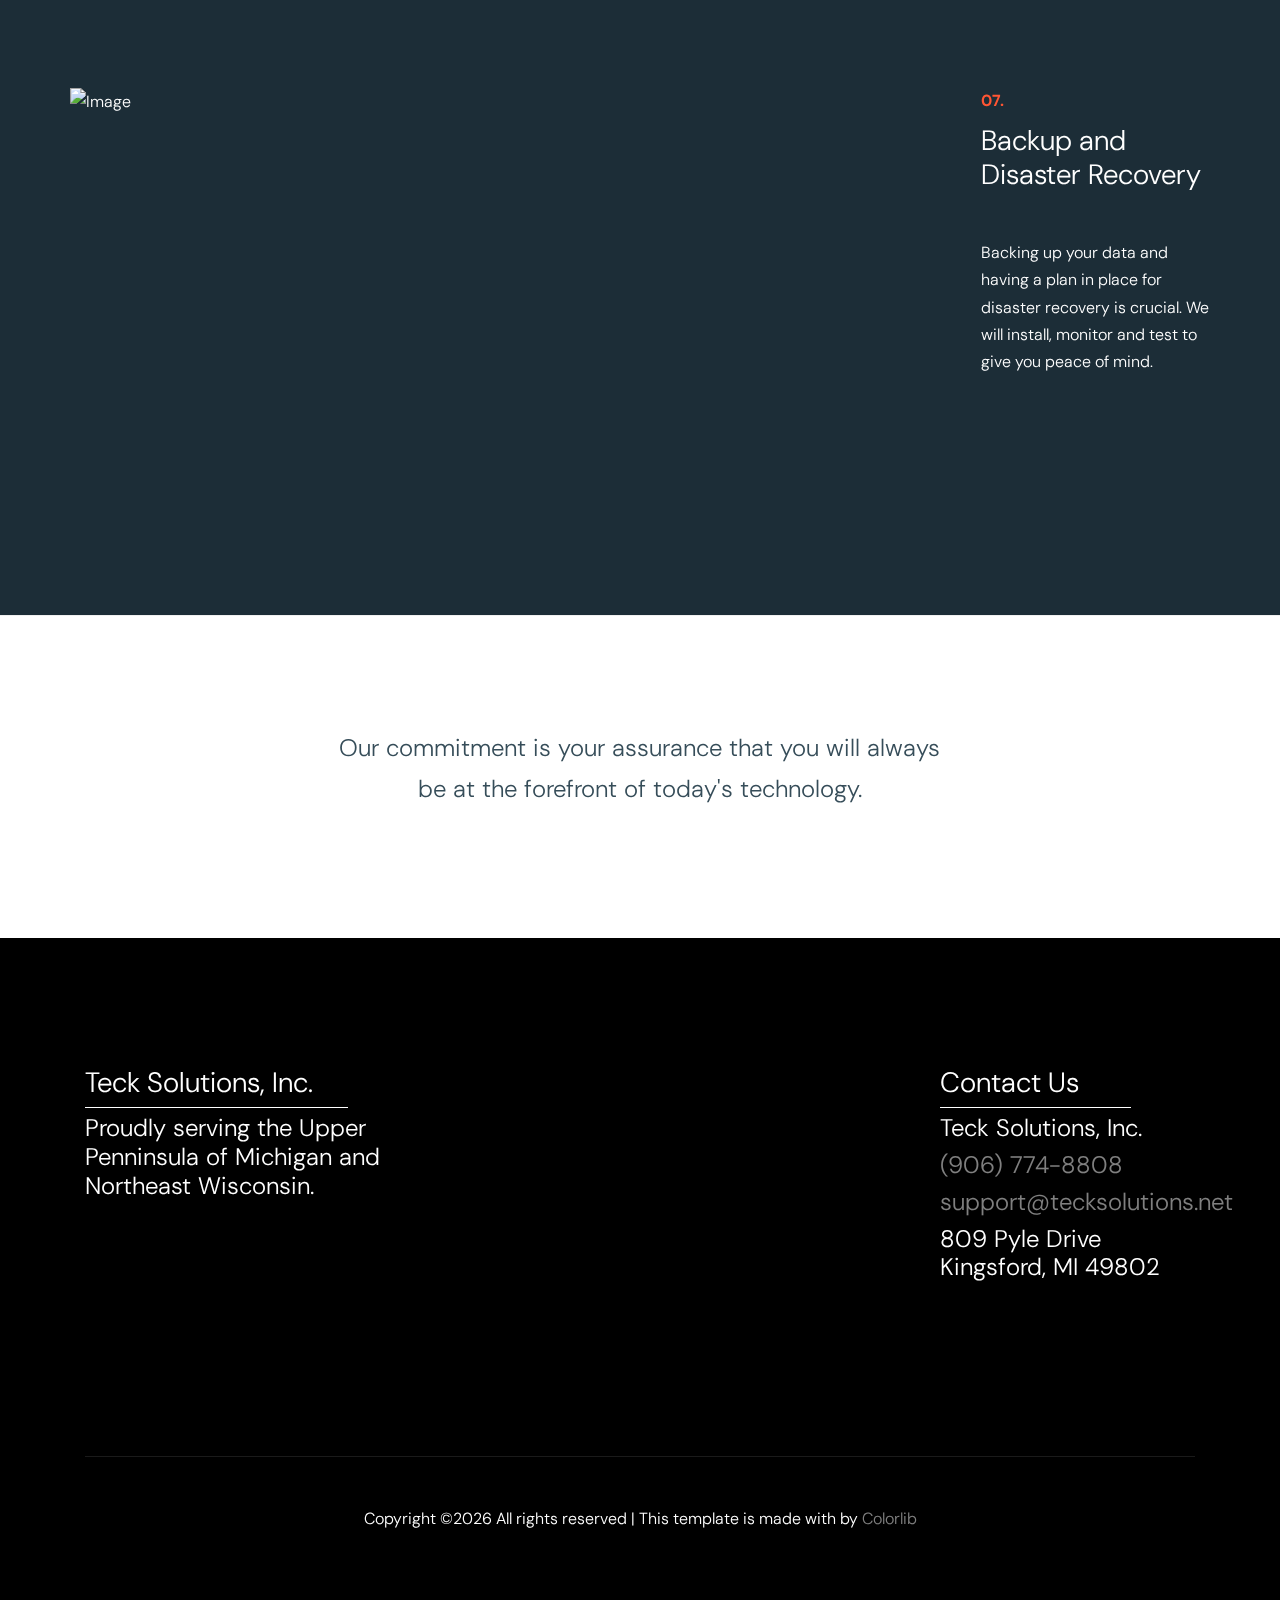
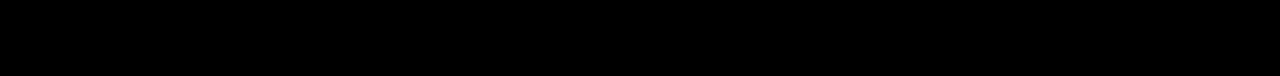
==== commit 9bbcdd63: "final" ====
--- a/solutions.html
+++ b/solutions.html
@@ -93,10 +93,12 @@
           <div class="col-md-6">
             <span class="text-primary">Our Solutions</span>
             <h2 class="mb-4">What We Offer</h2>
-            <p>It is our job to learn from, and grow with, the technology providers that are leading the way in new innovation. Below are some of the many services offered to ensure that you and your organization will always be at the forefront of today's technology.</p>
-          </div>
-        </div>
-      </div>
+            <p>To provide you with the highest level of service and support, we partner with the industry's top companies to offer you the best solution for all your IT needs. Below are some of the many services we offer.</p>
+          </div>
+        </div>
+      </div>
+
+      <!-- Network Engineering and Administration -->
       
       <div class="container site-section desk-body">
         <div class="row align-items-stretch feature-2">
@@ -107,7 +109,7 @@
             <div class="fixed-content">
               <span class="caption">01.</span>
               <h3 class="mb-5">Network Engineering and Administration</h3>
-              <p>Teck Solutions can provide you company, organization, or institution with professional on-site network support and design services.</p>
+              <p>Teck Solutions can provide your company, organization, or institution with professional on-site network support and design services.</p>
               <p>From the initial design through implementation, the professionals at Teck Soutions will have your custom network running at peak efficiency on-time and on budget.</p>
             </div>
           </div>
@@ -130,88 +132,204 @@
         </div>
       </div>
 
-      <div class="container site-section desk-body">
-        <div class="row align-items-stretch feature-2">
-          <div class="col-lg-9 feature-2-img order-lg-2">
-            <img src="images/Solutions-Wire.jpg" alt="Image" class="img-fluid">
+      <!-- VOIP -->
+
+      <div class="container site-section desk-body">
+        <div class="row align-items-stretch feature-2">
+          <div class="col-lg-9 feature-2-img order-lg-2">
+            <img src="images/VOIP.jpg" alt="Image" class="img-fluid">
           </div>
           <div class="col-lg-3 feature-2-contents pr-lg-5">
             <div class="fixed-content">
               <span class="caption">02.</span>
-              <h3 class="mb-5">Data Center Solutions and System Administration</h3>
-              <p>Teck Solutions can design a centralized data center solution for your company or organization, or cluster of organizations, which can benefit you by pooling resources through one central location.</p>
-              <p>Teck Solutions can provide remote and on-site design and administration for solutions ranging from data-centers to a few standalone servers.</p>
-            </div>
-          </div>
-        </div>
-      </div>
-
-      <div class="container site-section mobile-body">
-        <div class="row align-items-stretch feature-2">
-          <div class="col-lg-9 feature-2-img order-lg-2">
-            <img src="images/Solutions-Wire.jpg" alt="Image" class="img-fluid">
+              <h3 class="mb-5">VOIP</h3>
+              <p>Teck Solutions can offer you a VOIP solution that will give you the freedom to seamlessly work both in the office and on the road. Have access anywhere you have Internet access.</p>
+              
+            </div>
+          </div>
+        </div>
+      </div>
+
+      <div class="container site-section mobile-body">
+        <div class="row align-items-stretch feature-2">
+          <div class="col-lg-9 feature-2-img order-lg-2">
+            <img src="images/VOIP.jpg" alt="Image" class="img-fluid">
           </div>
           <div class="col-lg-3 feature-2-contents pr-lg-5">
             <div class="fixed-content">
               <span class="caption" style="padding-left: 3%; padding-right: 3%;">02.</span>
-              <h3 class="mb-5" style="padding-left: 3%; padding-right: 3%;">Data Center Solutions and System Administration</h3>
-              <p style="padding-left: 3%; padding-right: 3%;">Teck Solutions can design a centralized data center solution for your company or organization, or cluster of organizations, which can benefit you by pooling resources through one central location.</p>
-              <p style="padding-left: 3%; padding-right: 3%;">Teck Solutions can provide remote and on-site design and administration for solutions ranging from data-centers to a few standalone servers.</p>
-            </div>
-          </div>
-        </div>
-      </div>
-
-      <div class="container site-section desk-body">
-        <div class="row align-items-stretch feature-2">
-          <div class="col-lg-9 feature-2-img">
-            <img src="images/Solutions-Computers.jpg" alt="Image" class="img-fluid">
+              <h3 class="mb-5" style="padding-left: 3%; padding-right: 3%;">VOIP</h3>
+              <p style="padding-left: 3%; padding-right: 3%;">Teck Solutions can offer you a VOIP solution that will give you the freedom to seamlessly work both in the office and on the road. Have access anywhere you have Internet access.</p>
+            </div>
+          </div>
+        </div>
+      </div>
+
+      <!-- Camera Door and Security -->
+
+      <div class="container site-section desk-body">
+        <div class="row align-items-stretch feature-2">
+          <div class="col-lg-9 feature-2-img">
+            <img src="images/camera_and_door_security.jpg" alt="Image" class="img-fluid">
           </div>
           <div class="col-lg-3 feature-2-contents pl-lg-5">
             <div class="fixed-content">
               <span class="caption">03.</span>
-              <h3 class="mb-5">Backup and Disaster Recovery Solutions</h3>
-              <p>Lorem ipsum dolor sit amet, consectetur adipisicing elit. Temporibus eaque laborum animi fugiat, suscipit in.</p>
-              <p>Lorem ipsum dolor sit amet, consectetur adipisicing elit. Est vitae magni impedit cum laudantium, voluptas.</p>
-            </div>
-          </div>
-        </div>
-      </div>
-
-      <div class="container site-section mobile-body">
-        <div class="row align-items-stretch feature-2">
-          <div class="col-lg-9 feature-2-img">
-            <img src="images/Solutions-Computers.jpg" alt="Image" class="img-fluid">
+              <h3 class="mb-5">Camera Door and Security</h3>
+              <p>Whether you need a single camera, an integrated camera system or door lock security, we can customize a system that will cover all your safety needs.</p>
+            </div>
+          </div>
+        </div>
+      </div>
+
+      <div class="container site-section mobile-body">
+        <div class="row align-items-stretch feature-2">
+          <div class="col-lg-9 feature-2-img">
+            <img src="images/camera_and_door_security.jpg" alt="Image" class="img-fluid">
           </div>
           <div class="col-lg-3 feature-2-contents pl-lg-5">
             <div class="fixed-content">
               <span class="caption" style="padding-left: 3%; padding-right: 3%;">03.</span>
-              <h3 class="mb-5" style="padding-left: 3%; padding-right: 3%;">Backup and Disaster Recovery Solutions</h3>
-              <p style="padding-left: 3%; padding-right: 3%;">Lorem ipsum dolor sit amet, consectetur adipisicing elit. Temporibus eaque laborum animi fugiat, suscipit in.</p>
-              <p style="padding-left: 3%; padding-right: 3%;">Lorem ipsum dolor sit amet, consectetur adipisicing elit. Est vitae magni impedit cum laudantium, voluptas.</p>
-            </div>
-          </div>
-        </div>
-      </div>
-
-
-
-    <div class="container site-section desk-body">
-        <div class="row align-items-stretch feature-2">
-          <div class="col-lg-9 feature-2-img order-lg-2">
-            <img src="images/Solutions-Keyboard.jpg" alt="Image" class="img-fluid">
+              <h3 class="mb-5" style="padding-left: 3%; padding-right: 3%;">Camera Door and Security</h3>
+              <p style="padding-left: 3%; padding-right: 3%;">Whether you need a single camera, an integrated camera system or door lock security, we can customize a system that will cover all your safety needs</p>
+            </div>
+          </div>
+        </div>
+      </div>
+
+      <!-- Email, Archiving, and Encryption -->
+
+      <div class="container site-section desk-body">
+        <div class="row align-items-stretch feature-2">
+          <div class="col-lg-9 feature-2-img order-lg-2">
+            <img src="images/Email_Archiving_Encryption.jpg" alt="Image" class="img-fluid">
           </div>
           <div class="col-lg-3 feature-2-contents pr-lg-5">
             <div class="fixed-content">
               <span class="caption">04.</span>
-              <h3 class="mb-5">Compliance</h3>
-              <p>Lorem ipsum dolor sit amet, consectetur adipisicing elit. Temporibus eaque laborum animi fugiat, suscipit in.</p>
-              <p>Lorem ipsum dolor sit amet, consectetur adipisicing elit. Est vitae magni impedit cum laudantium, voluptas.</p>
-            </div>
-          </div>
-        </div>
-      </div>
+              <h3 class="mb-5">Email, Archiving, and Encryption</h3>
+              <p>You need an email solution that will give you protection in today's world of ransomeware and phishing. We partner with the leaders in email security, archiving, and encryption to give you the safest experience possible.</p>
+            </div>
+          </div>
+        </div>
+      </div>
+    
+
+      <div class="container site-section mobile-body">
+        <div class="row align-items-stretch feature-2">
+          <div class="col-lg-9 feature-2-img order-lg-2">
+            <img src="images/Email_Archiving_Encryption.jpg" alt="Image" class="img-fluid">
+          </div>
+          <div class="col-lg-3 feature-2-contents pr-lg-5">
+            <div class="fixed-content">
+              <span class="caption" style="padding-left: 3%; padding-right: 3%;">04.</span>
+              <h3 class="mb-5" style="padding-left: 3%; padding-right: 3%;">Email, Archiving, and Encryption</h3>
+              <p style="padding-left: 3%; padding-right: 3%;">You need an email solution that will give you protection in today's world of ransomeware and phishing. We partner with the leaders in email security, archiving, and encryption to give you the safest experience possible.</p>
+            </div>
+          </div>
+        </div>
+      </div>
+
+      <!-- Security and Compliance -->
+
+      <div class="container site-section desk-body">
+        <div class="row align-items-stretch feature-2">
+          <div class="col-lg-9 feature-2-img">
+            <img src="images/Security_and_Compliance.jpg" alt="Image" class="img-fluid">
+          </div>
+          <div class="col-lg-3 feature-2-contents pl-lg-5">
+            <div class="fixed-content">
+              <span class="caption">05.</span>
+              <h3 class="mb-5">Security and Compliance</h3>
+              <p>We can keep your data safe and make sure you are NIST complaint through our VPN and firewall solutions.</p>
+            </div>
+          </div>
+        </div>
+      </div>
+
+      <div class="container site-section mobile-body">
+        <div class="row align-items-stretch feature-2">
+          <div class="col-lg-9 feature-2-img">
+            <img src="images/Security_and_Compliance.jpg" alt="Image" class="img-fluid">
+          </div>
+          <div class="col-lg-3 feature-2-contents pl-lg-5">
+            <div class="fixed-content">
+              <span class="caption" style="padding-left: 3%; padding-right: 3%;">05.</span>
+              <h3 class="mb-5" style="padding-left: 3%; padding-right: 3%;">Security and Compliance</h3>
+              <p style="padding-left: 3%; padding-right: 3%;">We can keep your data safe and make sure you are NIST complaint through our VPN and firewall solutions.</p>
+            </div>
+          </div>
+        </div>
+      </div>
+
+      <!-- RMM -->
+
+      <div class="container site-section desk-body">
+        <div class="row align-items-stretch feature-2">
+          <div class="col-lg-9 feature-2-img order-lg-2">
+            <img src="images/RMM.jpg" alt="Image" class="img-fluid">
+          </div>
+          <div class="col-lg-3 feature-2-contents pr-lg-5">
+            <div class="fixed-content">
+              <span class="caption">06.</span>
+              <h3 class="mb-5">RMM</h3>
+              <p>Remote Management and Monitoring ensure that you are devices are up-to-date with important patches and alerted when potential system issues arise.</p>
+            </div>
+          </div>
+        </div>
+      </div>
+    
+
+      <div class="container site-section mobile-body">
+        <div class="row align-items-stretch feature-2">
+          <div class="col-lg-9 feature-2-img order-lg-2">
+            <img src="images/RMM.jpg" alt="Image" class="img-fluid">
+          </div>
+          <div class="col-lg-3 feature-2-contents pr-lg-5">
+            <div class="fixed-content">
+              <span class="caption" style="padding-left: 3%; padding-right: 3%;">06.</span>
+              <h3 class="mb-5" style="padding-left: 3%; padding-right: 3%;">RMM</h3>
+              <p style="padding-left: 3%; padding-right: 3%;">Remote Management and Monitoring ensure that you are devices are up-to-date with important patches and alerted when potential system issues arise.</p>
+            </div>
+          </div>
+        </div>
+      </div>
+
+      <!-- Backup and Disaster Recovery -->
+
+      <div class="container site-section desk-body">
+        <div class="row align-items-stretch feature-2">
+          <div class="col-lg-9 feature-2-img">
+            <img src="images/Backup_and_Disaster_Recovery.jpg" alt="Image" class="img-fluid">
+          </div>
+          <div class="col-lg-3 feature-2-contents pl-lg-5">
+            <div class="fixed-content">
+              <span class="caption">07.</span>
+              <h3 class="mb-5">Backup and Disaster Recovery</h3>
+              <p>Backing up your data and having a plan in place for disaster recovery is crucial. We will install, monitor and test to give you peace of mind.</p>
+            </div>
+          </div>
+        </div>
+      </div>
+
+      <div class="container site-section mobile-body">
+        <div class="row align-items-stretch feature-2">
+          <div class="col-lg-9 feature-2-img">
+            <img src="images/Backup_and_Disaster_Recovery.jpg" alt="Image" class="img-fluid">
+          </div>
+          <div class="col-lg-3 feature-2-contents pl-lg-5">
+            <div class="fixed-content">
+              <span class="caption" style="padding-left: 3%; padding-right: 3%;">07.</span>
+              <h3 class="mb-5" style="padding-left: 3%; padding-right: 3%;">Backup and Disaster Recovery</h3>
+              <p style="padding-left: 3%; padding-right: 3%;">Backing up your data and having a plan in place for disaster recovery is
+              crucial. We will install, monitor and test to give you peace of mind.</p>
+            </div>
+          </div>
+        </div>
+      </div>
+
     </div>
+
 
     <div class="site-section section-4">
       <div class="container">
